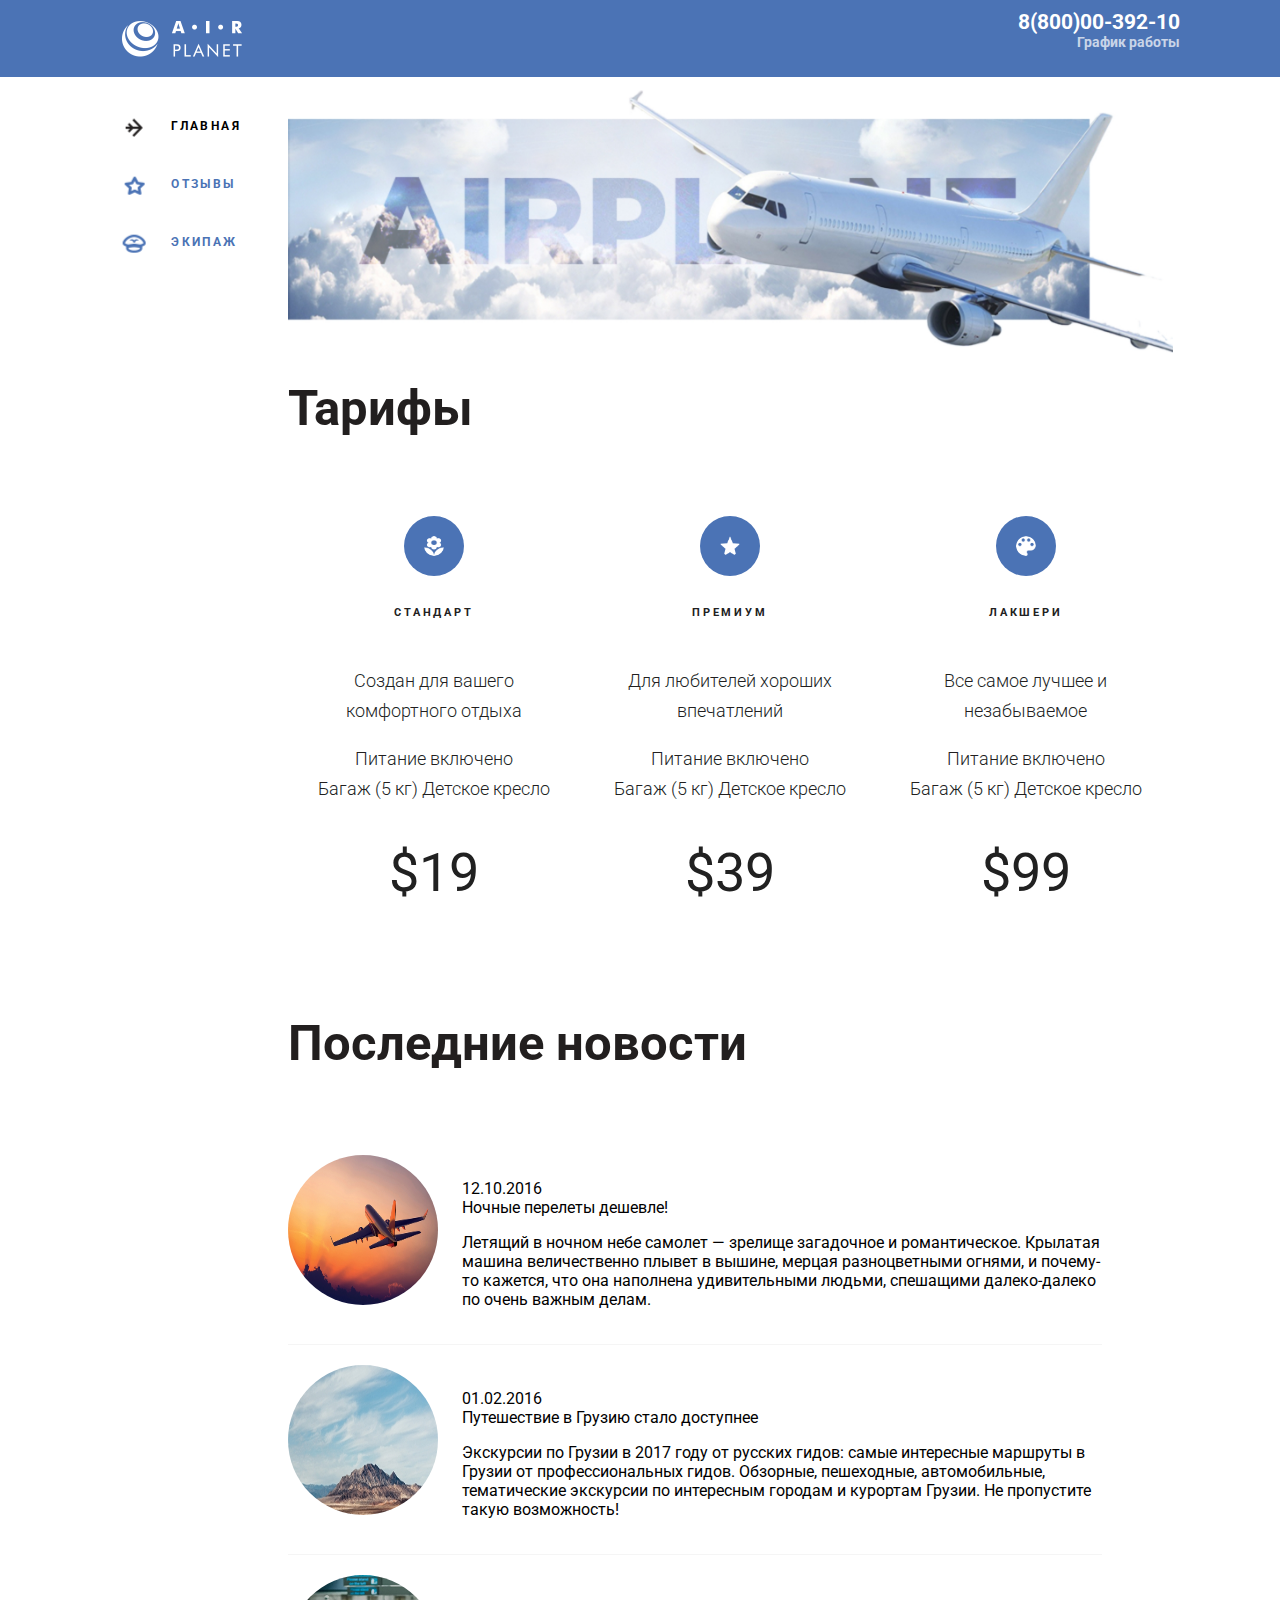
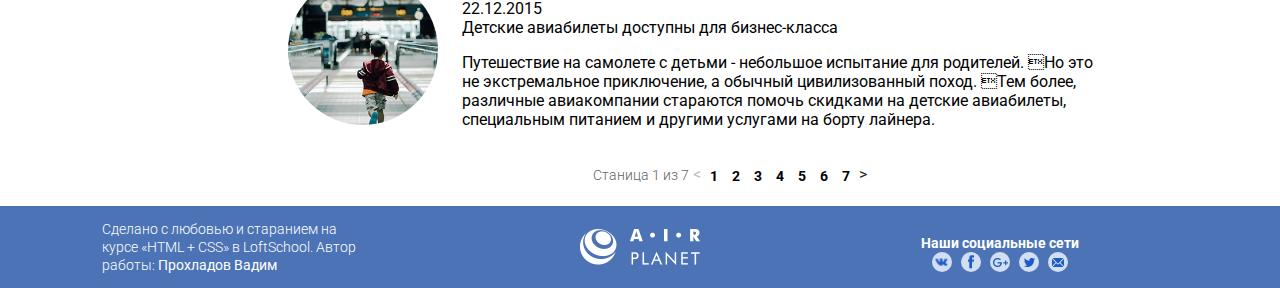
==== index.html @ b3d0d16c "new" ====
<!DOCTYPE html>
<html lang="en">
<head>
    <meta charset="UTF-8">
    <meta name="viewport" content="width=device-width, initial-scale=1.0">
    <meta http-equiv="X-UA-Compatible" content="ie=edge">
    <link href="https://fonts.googleapis.com/css?family=Roboto:300,400,700" rel="stylesheet"> 
    <link rel="stylesheet" href="style.css">
    <title>Main page</title>
</head>
<body>
    <div class="wrapper">
        <header class="header">
            <div class="container header__container">
                <a href="#" class="logo">
                <img class ="logo__picture" src="./img/logo_header.png" alt="">
                </a>
                <div class="main-contacts">
                <a href="tel: +78000039210" class="main-contacts__phone"> 8(800)00-392-10</a>
                <div class = "main-contacts__text"> График работы </div>
               </div>
           </div>
        </header>
        <main class ="maincontent">
            <div class="container">
            <div class="sidebar">
                    <ul class="nav">
                        <li class="nav__item nav__item--active">
                            <a href="#" class="nav__link">
                            <div class="nav__icon nav__icon--direction">
                            </div>
                            <div class="nav__title">
                                Главная
                            </div>
                        </a>
                        </li>
                        <li class="nav__item">
                            <a href="#" class="nav__link">
                            <div class="nav__icon nav__icon--feed">
                            </div>
                            <div class= "nav__title">
                                 Отзывы
                                </div>
                        </a>  
                        </li>
                        <li class="nav__item">
                            <a href="#" class="nav__link">
                            <div class="nav__icon nav__icon--plain">
                            </div>
                            <div class="nav__title">
                                Экипаж
                            </div>
                        </a>
                            
                        </li>
                    </ul>
            </div>
            <div class="page-content">
                    <div class="preview">
                            <img src="./img/plane@2x.jpg" alt="" class="preview-img">
                    </div>
                <div class = "benefits">
                        <h1 class="benefits__title"> Тарифы </h1>
                        <ul class="benefits__price">
                                <li class="benefits__item">
                                    
                                   <img src="./img/flower.png" class="benefits__standart-img" alt="">
                                  
                                   <h3 class="benefits__subtitle-standart"> Стандарт</h3>
                                   <p class="benefits__standart-desc">Создан для вашего комфортного отдыха</p>
                                   <ul class="benefits__standart-items" >
                                       <li class="benefits__list"> Питание включено</li>
                                       <li class="benefits__list"> Багаж (5 кг)</li>
                                       <li class="benefits__list"> Детское кресло </li>
                                    </ul>
                                    <p class="benefits__standart-features"> $19</p>
                                </li>
                                <li class="benefits__item">
                                    
                                    <img src="./img/mark-as-favorite-star.png" class="benefits__premium-img" alt="">
                                  
                                    <h3 class="benefits__subtitle-premium">Премиум</h3>
                                    <p class="benefits__premium-desc">Для любителей хороших впечатлений</p>
                                    <ul class="benefits__desc-items" >
                                        <li class="benefits__list"> Питание включено</li>
                                        <li class="benefits__list"> Багаж (5 кг)</li>
                                        <li class="benefits__list"> Детское кресло </li>
                                    </ul>
                                    <p class="benefits__premium-features">$39</p>
                                </li>
                                <li class="benefits__item">
                                    
                                    <img src="./img/painter-palette.png" class="benefits__lux-img" alt="">
                                    
                                    <h3 class="benefits__subtitle-lux"> Лакшери</h3>
                                    <p class="benefits__lux-desc">Все самое лучшее и незабываемое</p>
                                    <ul class="benefits__lux-items" >
                                        <li class="benefits__list"> Питание включено</li>
                                        <li class="benefits__list"> Багаж (5 кг)</li>
                                        <li class="benefits__list"> Детское кресло </li>
                                    </ul>
                                    <p class="benefits__lux-features">$99</p>
                                </li>
                        </ul>
                    </div>
                
                <div class="news">
                  
                    <h1 class="news_title"> Последние новости </h1>
                        <ul class="news__list">
                            <li class="news__items">
                                <div class="news__pics">
                                    <img src="./img/planeflying.jpg" class="news__pics-avatar" alt="">
                                </div>
                                <div class="news__desc">
                                    <div class="news__date">12.10.2016</div>
                                
                                <div class="news__caption"> Ночные перелеты дешевле!</div>
                                <p class="news__desc-text">Летящий в ночном небе самолет — зрелище загадочное и романтическое. Крылатая машина величественно плывет в вышине, мерцая разноцветными огнями, и почему-то кажется, что она наполнена удивительными людьми, спешащими далеко-далеко по очень важным делам. 
                               </p>
                                </div>
                            </li>
                            
                            <li class="news__items">
                                <div class="news__pics">
                                    <img src="./img/Photo.jpg" class="news__pics-avatar" alt="">
                                </div>
                                <div class="news__desc">
                                    
                                    <div class="news__date">01.02.2016</div>
                                
                                <div class="news__caption"> Путешествие в Грузию стало доступнее </div>
                                <p class="news__desc-text">Экскурсии по Грузии в 2017 году от русских гидов: самые интересные маршруты в Грузии от профессиональных гидов. Обзорные, пешеходные, автомобильные, тематические экскурсии по интересным городам и курортам Грузии. Не пропустите такую возможность! 
                                </p>
                                </div>
                            </li>
                           
                            <li class="news__items">
                                <div class="news__pics">
                                    <img src="./img/Layer_5.jpg" class="news__pics-avatar" alt="">
                                </div>
                                <div class="news__desc">
                                    <div class="news__date">22.12.2015</div>
                                
                                <div class="news__caption"> Детские авиабилеты доступны для бизнес-класса</div>
                                <p class="news__desc-text">Путешествие на самолете с детьми - небольшое испытание для родителей. Но это не экстремальное приключение, а обычный цивилизованный поход. Тем более, различные авиакомпании стараются помочь скидками на детские авиабилеты, специальным питанием и другими услугами на борту лайнера.
                                </p>
                               </div>

                            </li>
                        </ul>
                    

                   
                </div>
                <div class="pagination">
                    <div class= "pagination__display"> Станица 1 из 7</div>
                    <div class="pagination__controlls">
                    <a href="" class= "pagination__prev"><</a>
                    <ul class="paginations__pages">
                        <li class="pagination_pages-item">
                            <a href="#" class="pagination__link"> 1 </a>
                        </li>
                        <li class="pagination_pages-item">
                            <a href="#" class="pagination__link"> 2 </a>
                        </li>
                        <li class="pagination_pages-item">
                            <a href="#" class="pagination__link"> 3 </a>
                        </li>
                        <li class="pagination_pages-item">
                            <a href="#" class="pagination__link"> 4 </a>
                        </li>
                        <li class="pagination_pages-item">
                            <a href="#" class="pagination__link"> 5 </a>
                        </li>
                        <li class="pagination_pages-item">
                             <a href="#" class="pagination__link"> 6 </a>
                        </li>
                        <li class="pagination_pages-item">
                            <a href="#" class="pagination__link"> 7 </a>
                        </li>
                    </ul>

                    <a href="" class="pagination__next">></a>
                </div>
                </div>

            </div>
            </div>
        </div>
    </div>
    </main>
        <footer class="footer">
            <div class="container">
            
            <div class="author">
                <p class="author_text">Сделано с любовью и старанием
                        на курсе «HTML + CSS» в LoftSchool.
                        Автор работы: <strong> Прохладов Вадим </strong> </p>
            </div>
            <div class="logo_footer">
            <a href="#" class="logo_footer-link">
            <img class ="logo_footer-pic" src="./img/logo_header.png" alt="">
            </a>
            </div>
            
            <div class="sosials">
                <p>Наши социальные сети</p>
                <ul class="sosials_list">
                    <li class="sosials_list-item">
                        <a href="#" class="sosials_vk_link">
                            <img src="./img/vk1.png" class="sosials_vk-icon" alt="">
                        </a>
                    </li>
                    <li class="sosials_list-item">
                        <a href="#" class="sosials_fb_link">
                            <img src="./img/fb1.png" class="sosials_fb-icon" alt="">
                        </a>
                    </li>
                    <li class="sosials_list-item">
                        <a href="#" class="sosials_google_link">
                            <img src="./img/google1.png" class="sosials_google-icon" alt="">
                        </a>
                    </li>
                    <li class="sosials_list-item">
                        <a href="#" class="sosials_twitt_link">
                            <img src="./img/twitter1.png" class="sosials_twitt-icon" alt="tweetter">
                        </a>
                    </li>
                    <li class="sosials_list-item">
                        <a href="#" class="sosials_tele_link">
                            <img src="./img/mail.png" class="sosials_tele-icon" alt="">
                        </a>
                    </li>
                </ul>
            </div>
        </div>
        </footer>
        
    </div>
</body>
</html>
---- style.css ----
body {
    margin: 0;
    font-family: "Roboto", Arial, Helvetica, sans-serif;
    line-height: 1,42;
    -webkit-font-smoothing: antialiased;
    -moz-osx-font-smoothing: grayscale;

}

ul {
    padding: 0;
    margin: 0;
}

ul li {
    list-style: none;
}

img {
    max-width: 100%;
    max-height: 100%;
}
.container {
    width: 1079px;
    margin: 0 auto;
}

.header {
    background: #4b73b5;
    color: #fff;
    margin-bottom: 13px;
}


.header__container {
    position: relative;
    height: 77px;
    
}
.logo {
   display: inline-block;
   position: absolute;
   left: 21px;
   top: 21px;
}

.main-contacts {
    position: absolute;
    right: 0;
    top: 10px;
    text-align: right;
  }

.main-contacts__phone {
    font-size: 21px;
    font-weight: 700;
    color: inherit;
    text-decoration: none;

}
.main-contacts__text {
    font-size: 14px;
    font-weight: bold;
    opacity: .7;
    color: #fff

}

.page-content {
    width: 82%;
}

.sidebar {
    width: 17%;
    transform: translate(-10%, +5%)
}




.preview{
    position: relative;
}

.sidebar, 
.page-content {
    display: inline-block;
    vertical-align: top;
}

.benefits__title {


color: #221f1f;
font-family: Roboto;
font-size: 49px;
font-weight: 700;
line-height: 38px;
margin-bottom: 27px;
}

.benefits__price li {
    display: inline-block;  
}

.benefits__price {
    display: inline-block;
    vertical-align: middle;
    padding-top: 40px
    
}

.benefits__item {
    width: 250px;
    height: 456px;
    border-radius: 5px;
    border-radius: 5px;
    border: 1px solid#fff
}



.benefits__item {
width: 250px;
height: 456px;
color: #221f1f;
font-family: Roboto;
font-size: 18px;
font-weight: 300;
line-height: 30px;
text-align: center;
padding: 20px;
}

.benefits__subtitle-standart,
.benefits__subtitle-premium,
 .benefits__subtitle-lux {
    color: #212121;
    font-family: Roboto;
    font-size: 11px;
    font-weight: 700;
    line-height: 51.38px;
    text-transform: uppercase;
    letter-spacing: 2.88px;
    margin-bottom: 28px;   
}


.benefits__standart-features,
 .benefits__premium-features, 
 .benefits__lux-features {
color: #212121;
font-family: Roboto;
font-size: 54px;
font-weight: 400;
display: inline-block;
}
.benefits__price img {
	background: #4b73b5;
	width: 20px;
    height: 20px;
	overflow: hidden;
    border-radius: 50%;
	text-align: center;
	display: inline-block;
    vertical-align: middle;
	padding: 20px
}

.benefits__item:hover {
	border-radius: 5px;
    border: 1px solid #e8e9ed;
}

.benefits__list {
	list-style-type: disc;
	list-style-position: inside;
	text-align: left;
}

.benefits__desc-items li {
	list-style-type: disc;
	list-style-position: inside;
	text-align: left
}

.benefits__lux-items li {
	list-style-type: disc;
	list-style-position: inside;
	text-align: left
}



.news_title {

color: #221f1f;
font-size: 49px;
font-weight: 700;
line-height: 38px;
margin-bottom: 72px;
text-align: justify;
}
.news__pics-avatar {
    width: 150px;
    height: 150px;
    overflow: hidden;
    border-radius: 50%;
    margin-right: 20px
}


.news__pics-avatar, .news__desc{
	display: inline-block;
}
.news__desc{
	width: 640px;
   height: 165px;
}

.nav__icon,
.nav__title {
    display: inline-block;
    vertical-align: middle;
   
}
.nav__icon {
	vertical-align: middle;
	padding-top: 40px;
	margin-right: 20px;
	
}


.nav__link {
    text-decoration: none;
}

.nav__link {
    font-size: 19px;
    text-decoration: none;
    display: inline-block;
    vertical-align: middle;
    transition: color 0.4s ease;
   
}

.nav__link:before {
  content: '';
  background-position: center center;
  display: inline-block;
  height: 20px;
  margin-right: 15px;
  vertical-align: middle;
  width: 20px;
  transition: background-image 0.4s ease;
}
.nav__icon {
    width: 24px;
    height: 18px;
    background: center center no-repeat;
}
 .nav__icon--direction {
     background-image: url('./img/main_icon1.png');
 }

 .nav__icon--feed {
     background-image: url('./img/feed_icon.png');
 }
.nav__icon--plain {
    background-image: url('./img/team_icon.png');
}

.nav__link:hover .nav__icon--direction {
    background-image: url('./img/main_icon1.png');
}

.nav__link:hover .nav__icon--feed {
    background-image: url('./img/feed_icon1.png');
}

.nav__link:hover .nav__icon--plain {
    background-image: url('./img/team_icon1.png');
}

.nav__link:hover .nav__title {
    color: #212121;
}

.nav__item--active .nav__title {
    color:black;
}

.nav__title {

color:  #4b73b5;
font-family: Roboto;
font-size: 12px;
font-weight: 700;
line-height: 54px;
text-transform: uppercase;
letter-spacing: 2.4px;
}

.nav__icon, .nav__title{
display: inline-block;
vertical-align: top;
}

.news__pics, .news__items {
    display: inline-block;
}
.news__items {
    border-bottom: 1px solid #f5f5f5;
    padding-top: 20px
	
}

.news__items:last-child {
	border-bottom: none
}

.pagination {    
	width: 100%;    
	text-align: center;
}

.pagination_pages-item {
	display: inline-block;
}
.pagination__display {    
	display: inline-block;    
	vertical-align: middle;
}
.pagination__controlls {   
	display: inline-block;    
	vertical-align: middle;
}

.paginations__pages {    
	display: inline-block;    
	vertical-align: middle;
}

.pagination__link, 
.pagination__prev, 
.pagination__next {
	text-decoration: none
}
.pagination__link:hover {
	background: #4b73b5;
}
.pagination__link {
	padding: 5px;
	color: inherit;
	font-family: Roboto;
    font-size: 14px;
    font-weight: 700;
    
}

.pagination__display {
color: #656464;
font-family: Roboto;
font-size: 14px;
font-weight: 300;
line-height: 21px;
}

.pagination__prev, 
.pagination__next {
	color:#221f1f;
}

.pagination__prev, 
.pagination__next:hover {
	opacity: .3
}

 .footer {
    background: #4b73b5;
    color: #fff;
    width: 100%;
	text-align: center
}

.footer__container {
    position: relative;
    height: 77px;
    text-align: center
}

.author {

color: #ffffff;
font-family: Roboto;
font-size: 14px;
font-weight: 300;
line-height: 18px;
vertical-align: middle;
text-align: center;
width: 250px;

}

.author,
.logo_footer,
.sosials {
	width: 33%;
	display: inline-block;
}

.author_text {
	text-align: left;
    vertical-align: middle;
    width: 260px;
}

.logo_footer-pic {
	text-align: center;
	vertical-align: middle;
}

.sosials {
	text-align: center;
    vertical-align: middle;
	
}

.sosials p {
	font-size: 14px;
    font-weight: 700;
    margin-bottom: 0000
}


.sosials_list-item {
	background: #d2def3;
	width: 20px;
    height: 20px;
	overflow: hidden;
    border-radius: 50%;
	text-align: center;
	display: inline-block;
    vertical-align: middle;
    margin-right: 5px;
    position: relative;
		
}
.sosials_vk-icon {
	transform: translate(-5%, -20%)
}
.sosials_fb-icon {
	transform: translate(0%,+10%)
}
.sosials_list-item:nth-child(5n){
	margin-right: 0
}
.maincontent {
	margin-bottom: 20px;
}
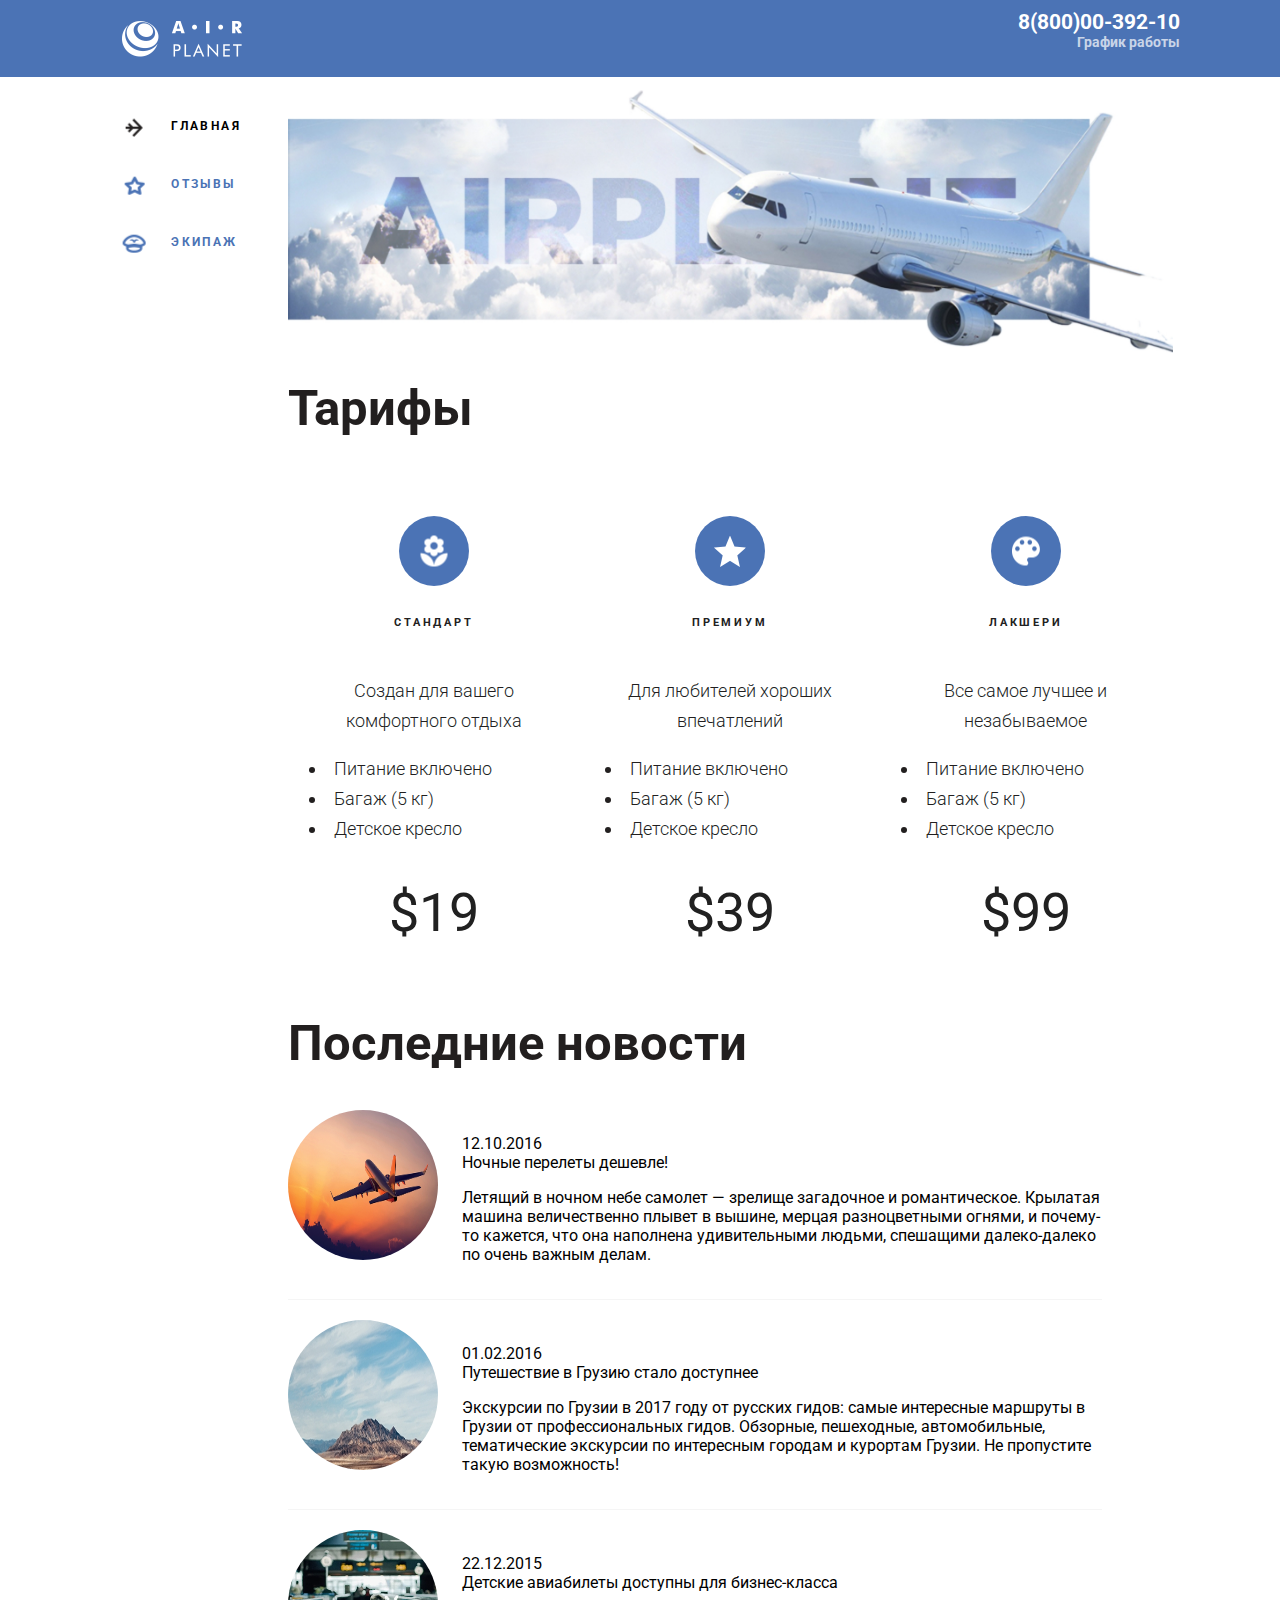
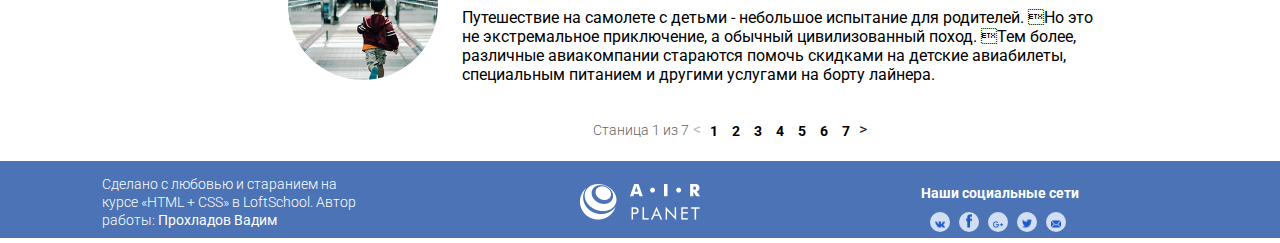
==== commit 8196a015: "done" ====
--- a/index.html
+++ b/index.html
@@ -60,12 +60,13 @@
                             <img src="./img/plane@2x.jpg" alt="" class="preview-img">
                     </div>
                 <div class = "benefits">
-                        <h1 class="benefits__title"> Тарифы </h1>
+                        <h1 class="title"> Тарифы </h1>
                         <ul class="benefits__price">
                                 <li class="benefits__item">
-                                    
-                                   <img src="./img/flower.png" class="benefits__standart-img" alt="">
-                                  
+                                    <div class="benefits__pics">
+                                        <img src="./img/flower.png" class="benefits__img" alt=""> 
+                                   </div>
+                                
                                    <h3 class="benefits__subtitle-standart"> Стандарт</h3>
                                    <p class="benefits__standart-desc">Создан для вашего комфортного отдыха</p>
                                    <ul class="benefits__standart-items" >
@@ -73,12 +74,12 @@
                                        <li class="benefits__list"> Багаж (5 кг)</li>
                                        <li class="benefits__list"> Детское кресло </li>
                                     </ul>
-                                    <p class="benefits__standart-features"> $19</p>
+                                    <p class="benefits__features"> $19</p>
                                 </li>
                                 <li class="benefits__item">
-                                    
-                                    <img src="./img/mark-as-favorite-star.png" class="benefits__premium-img" alt="">
-                                  
+                                    <div class="benefits__pics">
+                                        <img src="./img/mark-as-favorite-star.png" class="benefits__img" alt=""> 
+                                    </div>
                                     <h3 class="benefits__subtitle-premium">Премиум</h3>
                                     <p class="benefits__premium-desc">Для любителей хороших впечатлений</p>
                                     <ul class="benefits__desc-items" >
@@ -86,12 +87,12 @@
                                         <li class="benefits__list"> Багаж (5 кг)</li>
                                         <li class="benefits__list"> Детское кресло </li>
                                     </ul>
-                                    <p class="benefits__premium-features">$39</p>
+                                    <p class="benefits__features">$39</p>
                                 </li>
                                 <li class="benefits__item">
-                                    
-                                    <img src="./img/painter-palette.png" class="benefits__lux-img" alt="">
-                                    
+                                    <div class="benefits__pics">
+                                        <img src="./img/painter-palette.png" class="benefits__img" alt="">
+                                    </div>
                                     <h3 class="benefits__subtitle-lux"> Лакшери</h3>
                                     <p class="benefits__lux-desc">Все самое лучшее и незабываемое</p>
                                     <ul class="benefits__lux-items" >
@@ -99,14 +100,14 @@
                                         <li class="benefits__list"> Багаж (5 кг)</li>
                                         <li class="benefits__list"> Детское кресло </li>
                                     </ul>
-                                    <p class="benefits__lux-features">$99</p>
+                                    <p class="benefits__features">$99</p>
                                 </li>
                         </ul>
                     </div>
                 
                 <div class="news">
                   
-                    <h1 class="news_title"> Последние новости </h1>
+                    <h1 class="title"> Последние новости </h1>
                         <ul class="news__list">
                             <li class="news__items">
                                 <div class="news__pics">
@@ -158,25 +159,25 @@
                     <div class="pagination__controlls">
                     <a href="" class= "pagination__prev"><</a>
                     <ul class="paginations__pages">
-                        <li class="pagination_pages-item">
+                        <li class="pagination__pages-item">
                             <a href="#" class="pagination__link"> 1 </a>
                         </li>
-                        <li class="pagination_pages-item">
+                        <li class="pagination__pages-item">
                             <a href="#" class="pagination__link"> 2 </a>
                         </li>
-                        <li class="pagination_pages-item">
+                        <li class="pagination__pages-item">
                             <a href="#" class="pagination__link"> 3 </a>
                         </li>
-                        <li class="pagination_pages-item">
+                        <li class="pagination__pages-item">
                             <a href="#" class="pagination__link"> 4 </a>
                         </li>
-                        <li class="pagination_pages-item">
+                        <li class="pagination__pages-item">
                             <a href="#" class="pagination__link"> 5 </a>
                         </li>
-                        <li class="pagination_pages-item">
+                        <li class="pagination__pages-item">
                              <a href="#" class="pagination__link"> 6 </a>
                         </li>
-                        <li class="pagination_pages-item">
+                        <li class="pagination__pages-item">
                             <a href="#" class="pagination__link"> 7 </a>
                         </li>
                     </ul>
@@ -191,45 +192,44 @@
     </div>
     </main>
         <footer class="footer">
-            <div class="container">
-            
+            <div class="container footer__container">
             <div class="author">
-                <p class="author_text">Сделано с любовью и старанием
+                <p class="author__text">Сделано с любовью и старанием
                         на курсе «HTML + CSS» в LoftSchool.
                         Автор работы: <strong> Прохладов Вадим </strong> </p>
             </div>
-            <div class="logo_footer">
-            <a href="#" class="logo_footer-link">
-            <img class ="logo_footer-pic" src="./img/logo_header.png" alt="">
+            <div class="logo__footer">
+            <a href="#" class="logo__footer-link">
+            <img class ="logo__footer-pic" src="./img/logo_header.png" alt="">
             </a>
             </div>
             
             <div class="sosials">
                 <p>Наши социальные сети</p>
-                <ul class="sosials_list">
-                    <li class="sosials_list-item">
-                        <a href="#" class="sosials_vk_link">
+                <ul class="sosials__list">
+                    <li class="sosials__list-item">
+                        <a href="#" class="sosials__link sosials__vk-link">
                             <img src="./img/vk1.png" class="sosials_vk-icon" alt="">
                         </a>
                     </li>
-                    <li class="sosials_list-item">
-                        <a href="#" class="sosials_fb_link">
-                            <img src="./img/fb1.png" class="sosials_fb-icon" alt="">
-                        </a>
-                    </li>
-                    <li class="sosials_list-item">
-                        <a href="#" class="sosials_google_link">
-                            <img src="./img/google1.png" class="sosials_google-icon" alt="">
-                        </a>
-                    </li>
-                    <li class="sosials_list-item">
-                        <a href="#" class="sosials_twitt_link">
-                            <img src="./img/twitter1.png" class="sosials_twitt-icon" alt="tweetter">
-                        </a>
-                    </li>
-                    <li class="sosials_list-item">
-                        <a href="#" class="sosials_tele_link">
-                            <img src="./img/mail.png" class="sosials_tele-icon" alt="">
+                    <li class="sosials__list-item">
+                        <a href="#" class="sosials__link sosials__fb-link">
+                            <img src="./img/fb1.png" class="sosials__fb-icon" alt="">
+                        </a>
+                    </li>
+                    <li class="sosials__list-item">
+                        <a href="#" class="sosials__link sosials__google-link">
+                            <img src="./img/google1.png" class="sosials__google-icon" alt="">
+                        </a>
+                    </li>
+                    <li class="sosials__list-item">
+                        <a href="#" class="sosials__link sosials__twitt-link">
+                            <img src="./img/twitter1.png" class="sosials__twitt-icon" alt="tweetter">
+                        </a>
+                    </li>
+                    <li class=" sosials__list-item">
+                        <a href="#" class="sosials__link sosials__tele-link">
+                            <img src="./img/mail.png" class="sosials__tele-icon" alt="">
                         </a>
                     </li>
                 </ul>
--- a/style.css
+++ b/style.css
@@ -88,9 +88,7 @@
     vertical-align: top;
 }
 
-.benefits__title {
-
-
+.title {
 color: #221f1f;
 font-family: Roboto;
 font-size: 49px;
@@ -99,7 +97,8 @@
 margin-bottom: 27px;
 }
 
-.benefits__price li {
+
+.benefits__item {
     display: inline-block;  
 }
 
@@ -146,25 +145,31 @@
 }
 
 
-.benefits__standart-features,
- .benefits__premium-features, 
- .benefits__lux-features {
+.benefits__features {
 color: #212121;
 font-family: Roboto;
 font-size: 54px;
 font-weight: 400;
 display: inline-block;
 }
-.benefits__price img {
+
+.benefits__pics {
 	background: #4b73b5;
-	width: 20px;
-    height: 20px;
+	width: 70px;
+    height: 70px;
 	overflow: hidden;
     border-radius: 50%;
 	text-align: center;
 	display: inline-block;
     vertical-align: middle;
-	padding: 20px
+    position: relative;
+}
+
+.benefits__img {
+    position:absolute;
+    top: 50%;
+    left: 50%;
+    transform: translate(-50%, -50%)
 }
 
 .benefits__item:hover {
@@ -192,15 +197,7 @@
 
 
 
-.news_title {
-
-color: #221f1f;
-font-size: 49px;
-font-weight: 700;
-line-height: 38px;
-margin-bottom: 72px;
-text-align: justify;
-}
+
 .news__pics-avatar {
     width: 150px;
     height: 150px;
@@ -325,7 +322,7 @@
 	text-align: center;
 }
 
-.pagination_pages-item {
+.pagination__pages-item {
 	display: inline-block;
 }
 .pagination__display {    
@@ -404,19 +401,19 @@
 }
 
 .author,
-.logo_footer,
+.logo__footer,
 .sosials {
 	width: 33%;
 	display: inline-block;
 }
 
-.author_text {
+.author__text {
 	text-align: left;
     vertical-align: middle;
     width: 260px;
 }
 
-.logo_footer-pic {
+.logo__footer-pic {
 	text-align: center;
 	vertical-align: middle;
 }
@@ -430,11 +427,17 @@
 .sosials p {
 	font-size: 14px;
     font-weight: 700;
-    margin-bottom: 0000
-}
-
-
-.sosials_list-item {
+    margin-bottom: 10px;
+}
+
+.sosials__link {
+    position: absolute;
+    top: 50%;
+    left:50%;
+    transform: translate(-50%, -50%)
+}
+
+.sosials__list-item {
 	background: #d2def3;
 	width: 20px;
     height: 20px;
@@ -447,15 +450,7 @@
     position: relative;
 		
 }
-.sosials_vk-icon {
-	transform: translate(-5%, -20%)
-}
-.sosials_fb-icon {
-	transform: translate(0%,+10%)
-}
-.sosials_list-item:nth-child(5n){
-	margin-right: 0
-}
+
 .maincontent {
 	margin-bottom: 20px;
 }
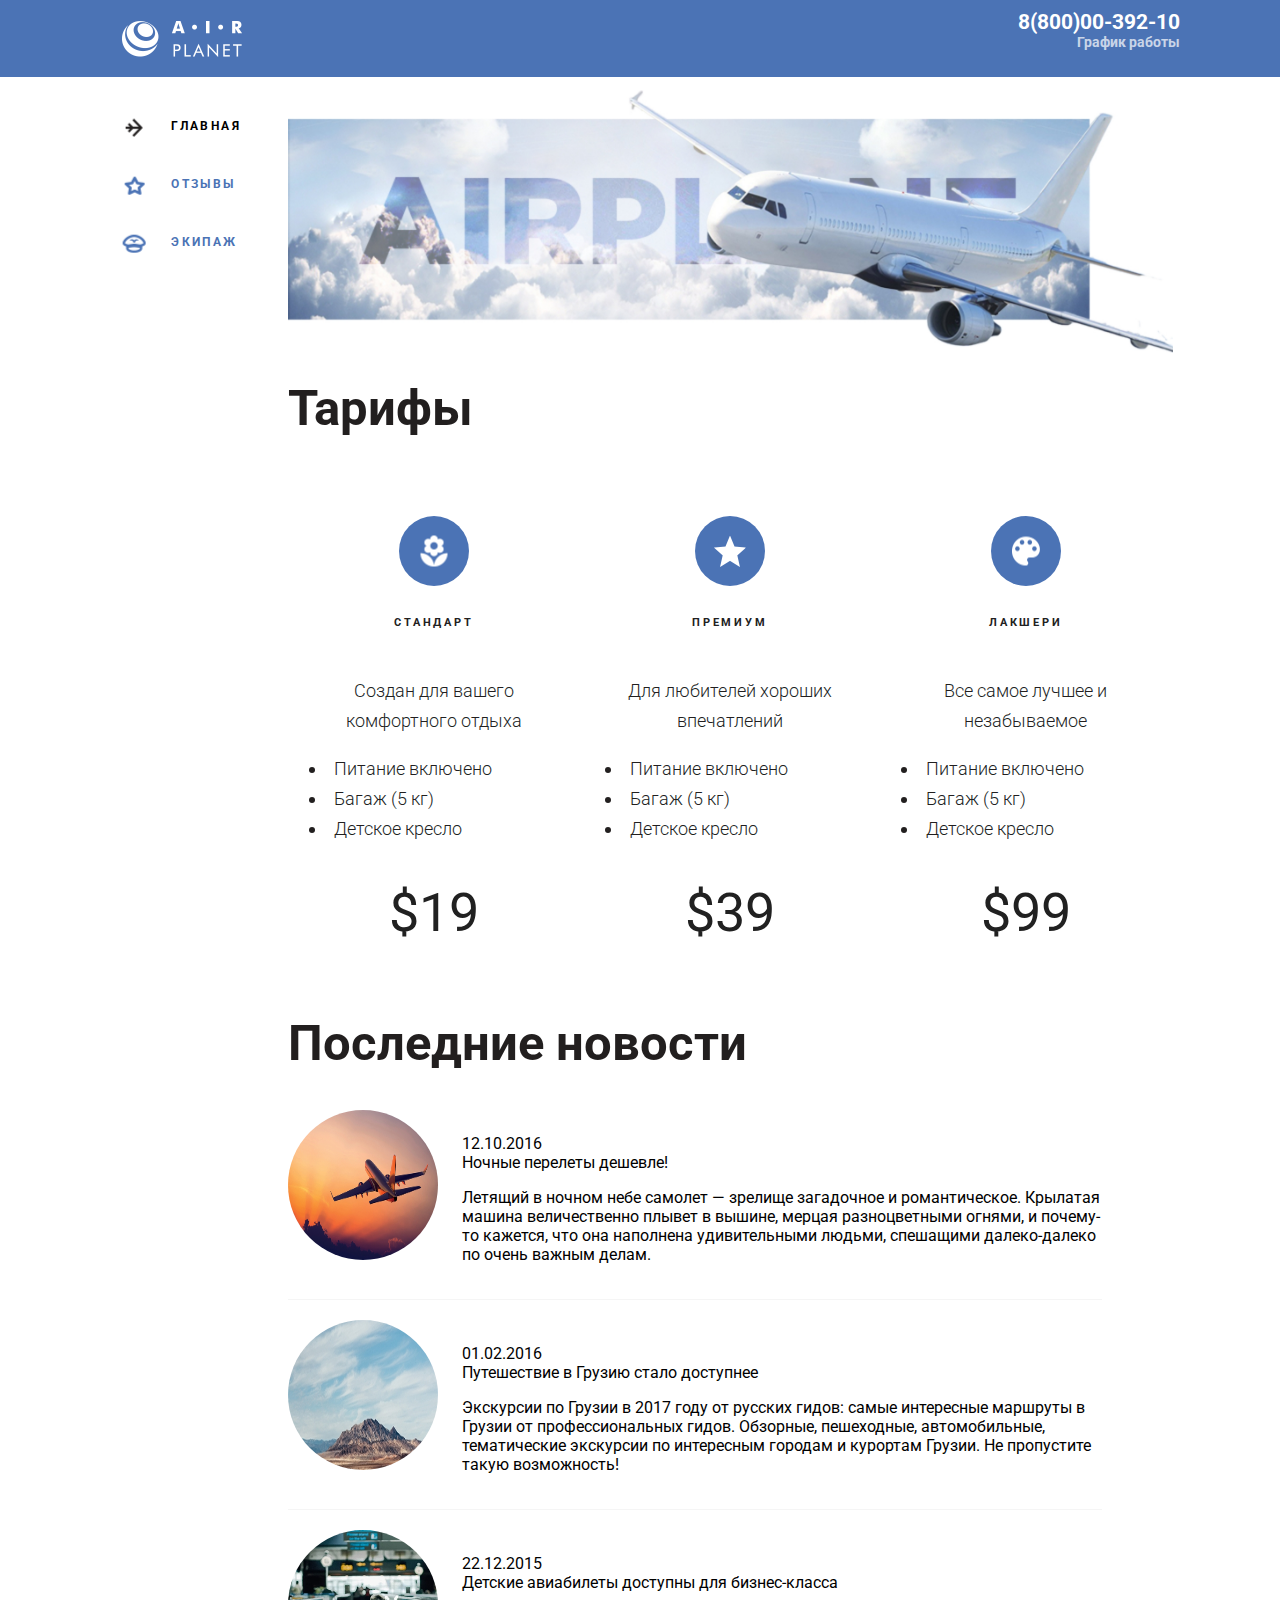
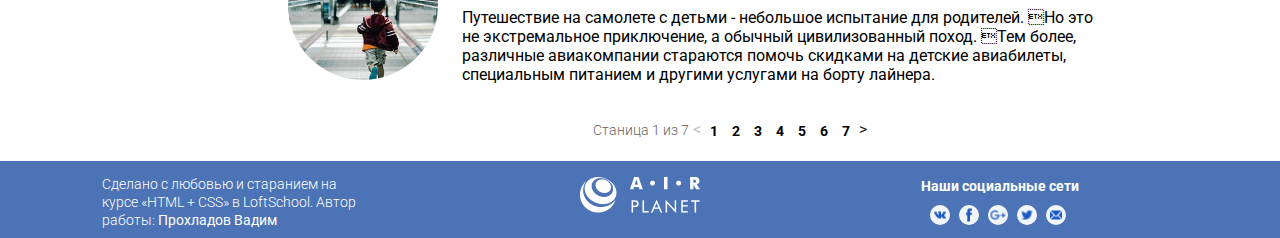
==== commit b28b84e8: "repaired" ====
--- a/index.html
+++ b/index.html
@@ -209,27 +209,27 @@
                 <ul class="sosials__list">
                     <li class="sosials__list-item">
                         <a href="#" class="sosials__link sosials__vk-link">
-                            <img src="./img/vk1.png" class="sosials_vk-icon" alt="">
+                            <img src="./img/vk1.png" class="sosials__icon sosials_vk-icon" alt="">
                         </a>
                     </li>
                     <li class="sosials__list-item">
                         <a href="#" class="sosials__link sosials__fb-link">
-                            <img src="./img/fb1.png" class="sosials__fb-icon" alt="">
+                            <img src="./img/fb1.png" class="sosials__icon sosials__fb-icon" alt="">
                         </a>
                     </li>
                     <li class="sosials__list-item">
                         <a href="#" class="sosials__link sosials__google-link">
-                            <img src="./img/google1.png" class="sosials__google-icon" alt="">
+                            <img src="./img/google1.png" class="sosials__icon sosials__google-icon" alt="">
                         </a>
                     </li>
                     <li class="sosials__list-item">
                         <a href="#" class="sosials__link sosials__twitt-link">
-                            <img src="./img/twitter1.png" class="sosials__twitt-icon" alt="tweetter">
+                            <img src="./img/twitter1.png" class="sosials__icon sosials__twitt-icon" alt="tweetter">
                         </a>
                     </li>
                     <li class=" sosials__list-item">
                         <a href="#" class="sosials__link sosials__tele-link">
-                            <img src="./img/mail.png" class="sosials__tele-icon" alt="">
+                            <img src="./img/mail.png" class="sosials__icon sosials__tele-icon" alt="">
                         </a>
                     </li>
                 </ul>
--- a/style.css
+++ b/style.css
@@ -411,6 +411,7 @@
 	text-align: left;
     vertical-align: middle;
     width: 260px;
+    margin-bottom: 0;
 }
 
 .logo__footer-pic {
@@ -431,9 +432,19 @@
 }
 
 .sosials__link {
+    display: block;    
+    position: relative;   
+    width: 20px;   
+    height: 20px;    
+    background-color: rgba(255, 255, 255, .7);   
+    transition: .3s;   
+    border-radius: 50%;
+}
+
+.sosials__icon {
     position: absolute;
     top: 50%;
-    left:50%;
+    left: 50%;
     transform: translate(-50%, -50%)
 }
 
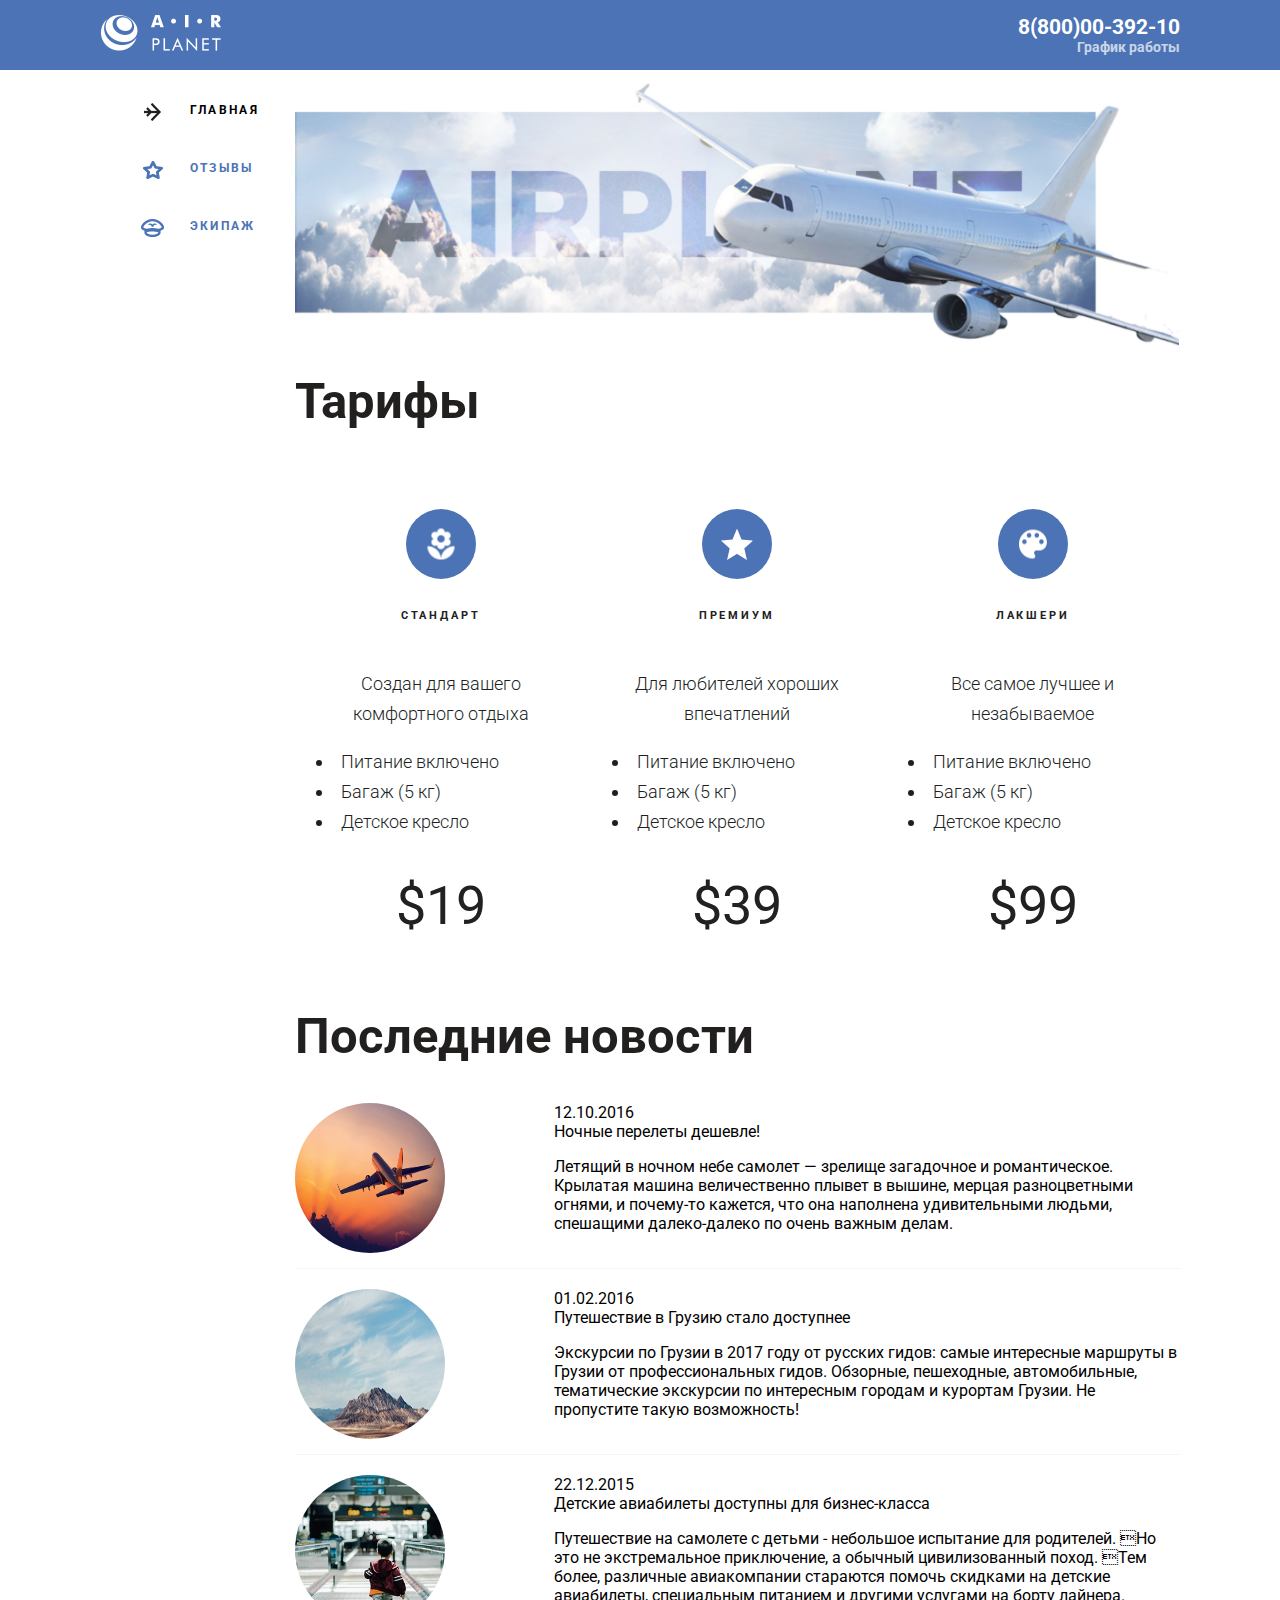
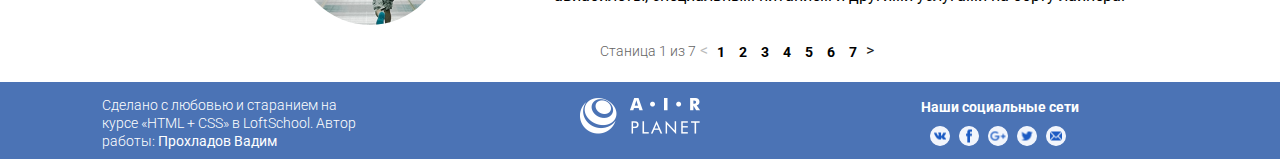
==== commit 92e8c5e0: "add new page" ====
--- a/index.html
+++ b/index.html
@@ -21,9 +21,10 @@
                </div>
            </div>
         </header>
-        <main class ="maincontent">
-            <div class="container">
-            <div class="sidebar">
+        <main class ="maincontent ">
+            <div class="container maincontent__container">
+            <aside class="sidebar">
+                <nav class="nav__list">
                     <ul class="nav">
                         <li class="nav__item nav__item--active">
                             <a href="#" class="nav__link">
@@ -35,7 +36,7 @@
                         </a>
                         </li>
                         <li class="nav__item">
-                            <a href="#" class="nav__link">
+                            <a href="./feeds.html" class="nav__link">
                             <div class="nav__icon nav__icon--feed">
                             </div>
                             <div class= "nav__title">
@@ -44,7 +45,7 @@
                         </a>  
                         </li>
                         <li class="nav__item">
-                            <a href="#" class="nav__link">
+                            <a href="./about.html" class="nav__link">
                             <div class="nav__icon nav__icon--plain">
                             </div>
                             <div class="nav__title">
@@ -54,12 +55,13 @@
                             
                         </li>
                     </ul>
-            </div>
+                </nav>
+            </aside>
             <div class="page-content">
                     <div class="preview">
                             <img src="./img/plane@2x.jpg" alt="" class="preview-img">
                     </div>
-                <div class = "benefits">
+                <section class = "benefits">
                         <h1 class="title"> Тарифы </h1>
                         <ul class="benefits__price">
                                 <li class="benefits__item">
@@ -103,9 +105,9 @@
                                     <p class="benefits__features">$99</p>
                                 </li>
                         </ul>
-                    </div>
+                    </section>
                 
-                <div class="news">
+                <section class="news">
                   
                     <h1 class="title"> Последние новости </h1>
                         <ul class="news__list">
@@ -153,7 +155,7 @@
                     
 
                    
-                </div>
+                    </section>
                 <div class="pagination">
                     <div class= "pagination__display"> Станица 1 из 7</div>
                     <div class="pagination__controlls">
--- a/style.css
+++ b/style.css
@@ -34,20 +34,20 @@
 
 .header__container {
     position: relative;
-    height: 77px;
+    display: flex;
+    align-items: center;
+    justify-content: space-between;
+    padding-top: 15px;
+    padding-bottom: 15px;
     
 }
 .logo {
    display: inline-block;
-   position: absolute;
-   left: 21px;
-   top: 21px;
+   
 }
 
 .main-contacts {
-    position: absolute;
-    right: 0;
-    top: 10px;
+    
     text-align: right;
   }
 
@@ -71,21 +71,121 @@
 }
 
 .sidebar {
-    width: 17%;
-    transform: translate(-10%, +5%)
-}
-
-
-
-
-.preview{
+    width: 15%;
+}
+.maincontent__container {
+    display: flex;
+    justify-content: space-between;
+
+}
+
+
+
+
+.preview {
     position: relative;
 }
 
-.sidebar, 
-.page-content {
+
+.nav__icon,
+.nav__title {
     display: inline-block;
-    vertical-align: top;
+    vertical-align: middle;
+   
+}
+.nav__icon {
+	vertical-align: middle;
+	padding-top: 40px;
+	margin-right: 20px;
+	
+}
+
+
+.nav__link {
+    text-decoration: none;
+}
+
+.nav__link {
+    font-size: 19px;
+    text-decoration: none;
+    display: inline-block;
+    vertical-align: middle;
+    transition: color 0.4s ease;
+   
+}
+
+.nav__link:before {
+  content: '';
+  background-position: center center;
+  display: inline-block;
+  height: 20px;
+  margin-right: 15px;
+  vertical-align: middle;
+  width: 20px;
+  transition: background-image 0.4s ease;
+}
+.nav__icon {
+    width: 24px;
+    height: 18px;
+    background: center center no-repeat;
+}
+ .nav__icon--direction {
+     background-image: url('./img/main_icon.png');
+ }
+
+ .nav__icon--feed {
+     background-image: url('./img/feed_icon.png');
+ }
+.nav__icon--plain {
+    background-image: url('./img/team_icon.png');
+}
+
+.nav__link:hover .nav__icon--direction {
+    background-image: url('./img/main_icon1.png');
+}
+
+.nav__link:hover .nav__icon--feed {
+    background-image: url('./img/feed_icon1.png');
+}
+
+.nav__link:hover .nav__icon--plain {
+    background-image: url('./img/team_icon1.png');
+}
+
+.nav__item--active .nav__icon--direction {
+    background-image: url('./img/main_icon1.png');
+  }
+  
+  .nav__item--active .nav__icon--feed {
+    background-image: url('./img/feed_icon1.png');
+  }
+  
+  .nav__item--active .nav__icon--plain {
+    background-image: url('./img/team_icon1.png');
+  }
+
+.nav__link:hover .nav__title {
+    color: #212121;
+}
+
+.nav__item--active .nav__title {
+    color:black;
+}
+
+.nav__title {
+
+color:  #4b73b5;
+font-family: Roboto;
+font-size: 12px;
+font-weight: 700;
+line-height: 54px;
+text-transform: uppercase;
+letter-spacing: 2.4px;
+}
+
+.nav__icon, .nav__title{
+display: inline-block;
+vertical-align: top;
 }
 
 .title {
@@ -215,94 +315,7 @@
    height: 165px;
 }
 
-.nav__icon,
-.nav__title {
-    display: inline-block;
-    vertical-align: middle;
-   
-}
-.nav__icon {
-	vertical-align: middle;
-	padding-top: 40px;
-	margin-right: 20px;
-	
-}
-
-
-.nav__link {
-    text-decoration: none;
-}
-
-.nav__link {
-    font-size: 19px;
-    text-decoration: none;
-    display: inline-block;
-    vertical-align: middle;
-    transition: color 0.4s ease;
-   
-}
-
-.nav__link:before {
-  content: '';
-  background-position: center center;
-  display: inline-block;
-  height: 20px;
-  margin-right: 15px;
-  vertical-align: middle;
-  width: 20px;
-  transition: background-image 0.4s ease;
-}
-.nav__icon {
-    width: 24px;
-    height: 18px;
-    background: center center no-repeat;
-}
- .nav__icon--direction {
-     background-image: url('./img/main_icon1.png');
- }
-
- .nav__icon--feed {
-     background-image: url('./img/feed_icon.png');
- }
-.nav__icon--plain {
-    background-image: url('./img/team_icon.png');
-}
-
-.nav__link:hover .nav__icon--direction {
-    background-image: url('./img/main_icon1.png');
-}
-
-.nav__link:hover .nav__icon--feed {
-    background-image: url('./img/feed_icon1.png');
-}
-
-.nav__link:hover .nav__icon--plain {
-    background-image: url('./img/team_icon1.png');
-}
-
-.nav__link:hover .nav__title {
-    color: #212121;
-}
-
-.nav__item--active .nav__title {
-    color:black;
-}
-
-.nav__title {
-
-color:  #4b73b5;
-font-family: Roboto;
-font-size: 12px;
-font-weight: 700;
-line-height: 54px;
-text-transform: uppercase;
-letter-spacing: 2.4px;
-}
-
-.nav__icon, .nav__title{
-display: inline-block;
-vertical-align: top;
-}
+
 
 .news__pics, .news__items {
     display: inline-block;
@@ -465,3 +478,163 @@
 .maincontent {
 	margin-bottom: 20px;
 }
+
+.news__items {
+    display: flex;
+}
+
+.news__pics {
+    width: 30%;
+}
+.team__list-img {
+    width: 150px;
+    height: 150px;
+    overflow: hidden;
+    border-radius: 50%;
+    margin-right: 20px;
+    
+    opacity: 0.6;
+}
+.team__list-avatar {
+    background-color: #4b73b5; 
+    width: 150px;
+    height: 150px;
+    overflow: hidden;
+    border-radius: 50%;
+}
+
+.team__list {
+    display: flex;
+    justify-content: space-between;
+    align-items: stretch;
+    flex-wrap: wrap; 
+}
+
+.team__list-item {
+    width: 30%;
+    text-align: -webkit-center;
+    margin-bottom: 40px;
+}  
+
+.partners__list {
+    display: flex;
+    justify-content: space-between;
+    align-items: center;
+    flex-wrap: wrap;
+    box-sizing: border-box;
+    
+    
+}
+
+.partners__list-pics {
+    width: 30%;
+    padding-bottom: 40px;
+    text-align: -webkit-center;
+    
+}
+
+.partners__list-img {
+    filter: grayscale(100%);
+    opacity: .5
+}
+.partners__list-img:hover {
+    filter: none;
+    opacity: 1;
+}
+
+.feeds__pics {
+    max-width: 150px;
+    max-height: 150px;
+    overflow: hidden;
+    border-radius: 50%;
+}
+
+.feeds__pics, .feeds__desc {
+    display: inline-block;
+}
+
+.feeds__items {
+    border-bottom: 1px solid #f5f5f5;
+    padding-top: 20px;
+    display: inline-block;
+}
+.feeds__desc {
+	width: 70%;
+    vertical-align: top
+}
+.feeds__pics {
+    margin-right: 20px;
+}
+
+.feeds__list{
+    display: flex;
+    flex-flow: column;
+}
+
+.breadcrumbs__item:after {
+  content: "/";
+  display: inline-block;
+  vertical-align: middle;
+}
+
+.breadcrumbs__item:last-child:after {
+  display: none;
+}
+
+.breadcrumbs__link {
+  font-style: italic;
+  font-size: 14px;
+  opacity: .8;
+  color: #4b73b5;
+}
+
+.breadcrumbs__block {
+  width: 10px;
+  height: 10px;
+  background: black;
+}
+
+.breadcrumbs__item--active .breadcrumbs__link {
+  color: #000;
+  text-decoration: none;
+}
+
+
+.breadcrumbs__item--active .breadcrumbs__block {
+  border-radius: 50%;
+  background: #4b73b5;
+}
+
+.breadcrumbs {
+  display: flex;
+}
+
+.team__list-name {
+    font-family: Roboto - Bold;
+    font-size: 18px;
+    font-weight: 700;
+    margin-bottom: 0;
+
+}
+
+.team__list-subtitle {
+color: #4b73b5;
+font-family: Roboto - Bold;
+font-weight: 700;
+margin: 0
+
+}
+
+.team__list-desc {
+font-family: Roboto - Light;
+font-weight: 300;
+margin-top: 10px
+}
+
+.pattern {
+    width: 1079px;
+    background: green;
+    height: 170px;
+}
+  
+  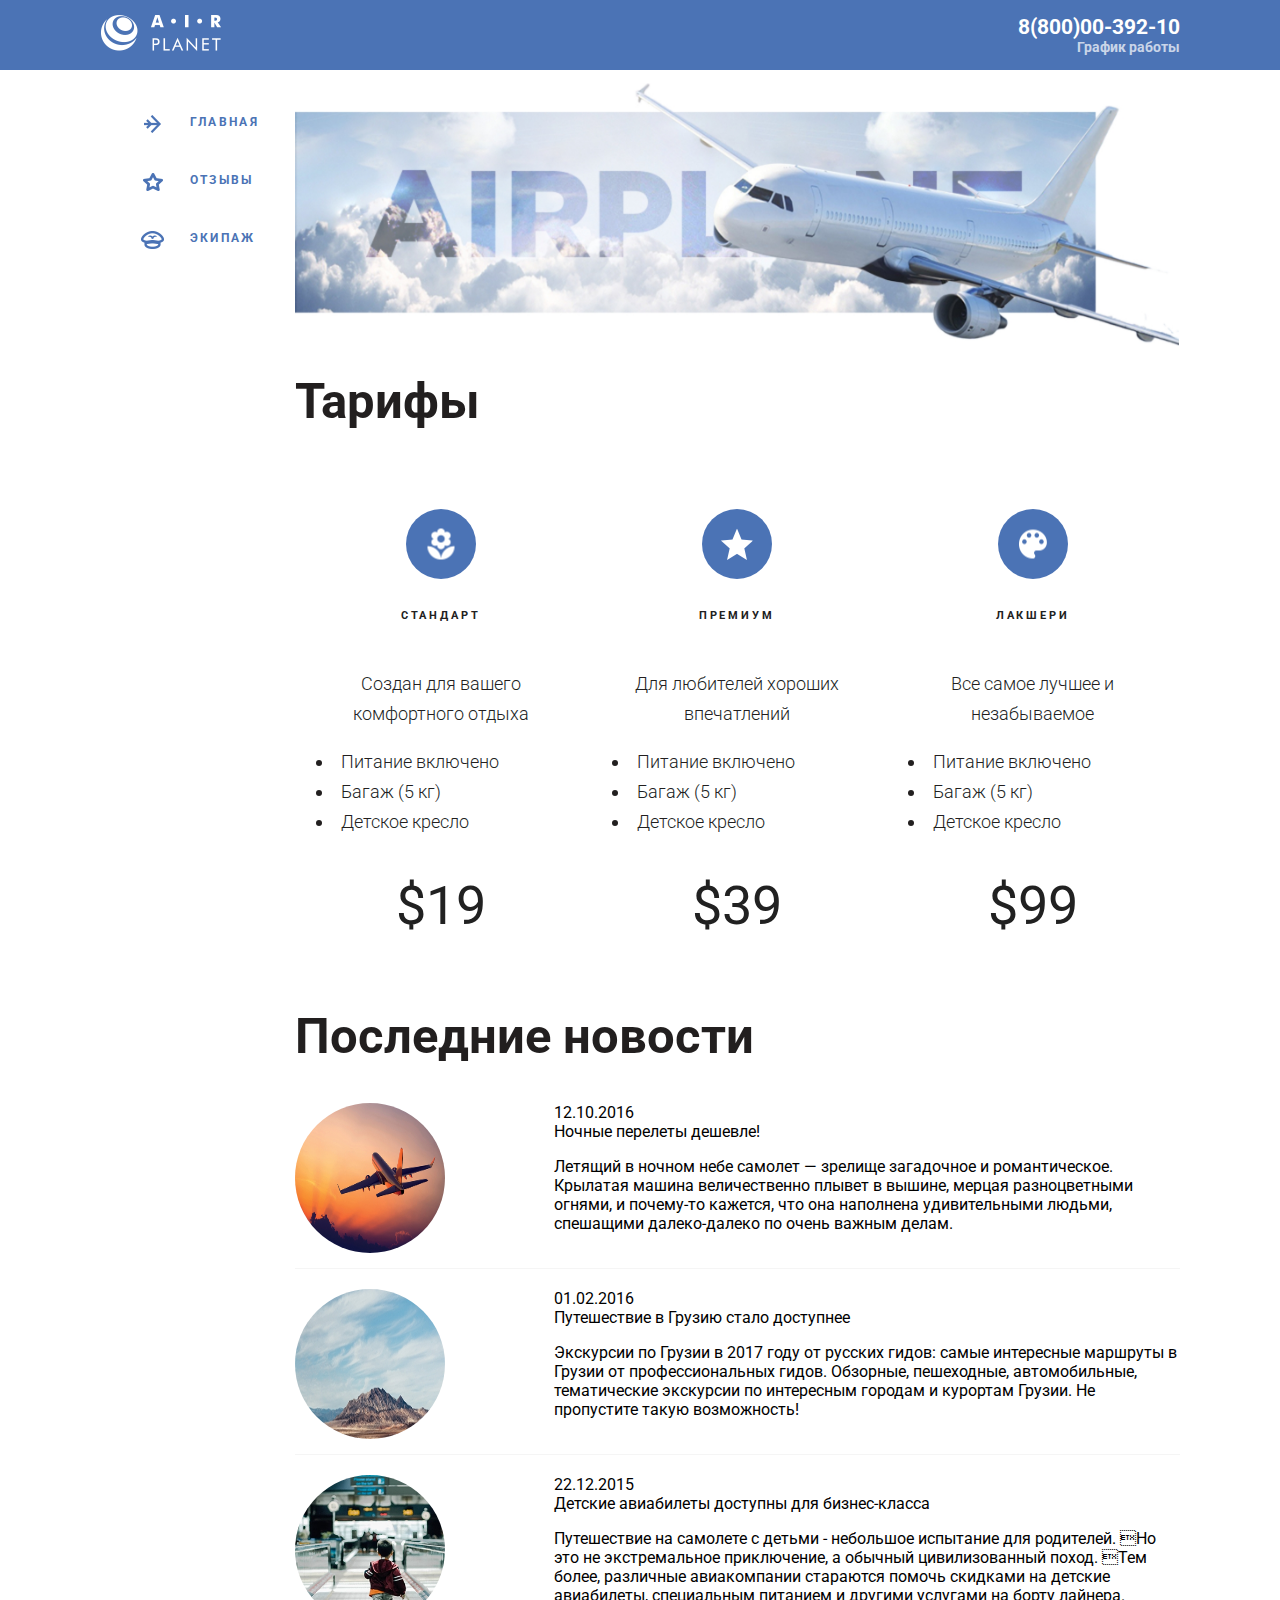
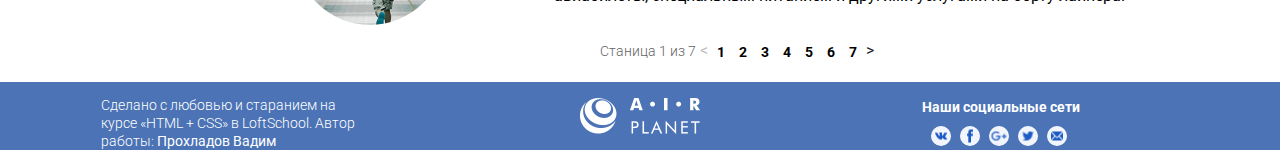
==== commit 98b48f3e: "absolut position" ====
--- a/index.html
+++ b/index.html
@@ -26,7 +26,7 @@
             <aside class="sidebar">
                 <nav class="nav__list">
                     <ul class="nav">
-                        <li class="nav__item nav__item--active">
+                        <li class="nav__item">
                             <a href="#" class="nav__link">
                             <div class="nav__icon nav__icon--direction">
                             </div>
@@ -193,6 +193,7 @@
         </div>
     </div>
     </main>
+    
         <footer class="footer">
             <div class="container footer__container">
             <div class="author">
--- a/style.css
+++ b/style.css
@@ -41,13 +41,8 @@
     padding-bottom: 15px;
     
 }
-.logo {
-   display: inline-block;
-   
-}
 
 .main-contacts {
-    
     text-align: right;
   }
 
@@ -72,15 +67,13 @@
 
 .sidebar {
     width: 15%;
+    margin-top: 10px;
 }
 .maincontent__container {
     display: flex;
     justify-content: space-between;
 
 }
-
-
-
 
 .preview {
     position: relative;
@@ -108,7 +101,6 @@
 .nav__link {
     font-size: 19px;
     text-decoration: none;
-    display: inline-block;
     vertical-align: middle;
     transition: color 0.4s ease;
    
@@ -164,13 +156,11 @@
     background-image: url('./img/team_icon1.png');
   }
 
-.nav__link:hover .nav__title {
+  .nav__link:hover .nav__title {
     color: #212121;
 }
 
-.nav__item--active .nav__title {
-    color:black;
-}
+
 
 .nav__title {
 
@@ -395,9 +385,9 @@
 }
 
 .footer__container {
-    position: relative;
-    height: 77px;
-    text-align: center
+    display: flex;
+    justify-content: space-between;
+    align-items: center;
 }
 
 .author {
@@ -486,6 +476,100 @@
 .news__pics {
     width: 30%;
 }
+
+.partners__list {
+    display: flex;
+    justify-content: space-between;
+    align-items: center;
+    flex-wrap: wrap;
+    box-sizing: border-box;
+    
+    
+}
+
+.partners__list-pics {
+    width: 30%;
+    padding-bottom: 40px;
+    text-align: -webkit-center;
+    
+}
+
+.partners__list-img {
+    filter: grayscale(100%);
+    opacity: .5
+}
+.partners__list-img:hover {
+    filter: none;
+    opacity: 1;
+}
+
+.feeds__pics {
+    max-width: 150px;
+    max-height: 150px;
+    overflow: hidden;
+    border-radius: 50%;
+}
+
+.feeds__pics, .feeds__desc {
+    display: inline-block;
+}
+
+.feeds__items {
+    border-bottom: 1px solid #f5f5f5;
+    padding-top: 20px;
+    display: inline-block;
+}
+.feeds__desc {
+	width: 70%;
+    vertical-align: top
+}
+.feeds__pics {
+    margin-right: 20px;
+}
+
+.feeds__list{
+    display: flex;
+    flex-flow: column;
+}
+
+.breadcrumbs__item:after {
+  content: "/";
+  display: inline-block;
+  vertical-align: middle;
+}
+
+.breadcrumbs__item:last-child:after {
+  display: none;
+}
+
+.breadcrumbs__link {
+  font-style: italic;
+  font-size: 14px;
+  opacity: .8;
+  color: #4b73b5;
+}
+
+.breadcrumbs__block {
+  width: 10px;
+  height: 10px;
+  background: black;
+}
+
+.breadcrumbs__item--active .breadcrumbs__link {
+  color: #000;
+  text-decoration: none;
+}
+
+
+.breadcrumbs__item--active .breadcrumbs__block {
+  border-radius: 50%;
+  background: #4b73b5;
+}
+
+.breadcrumbs {
+  display: flex;
+}
+
 .team__list-img {
     width: 150px;
     height: 150px;
@@ -495,6 +579,8 @@
     
     opacity: 0.6;
 }
+
+
 .team__list-avatar {
     background-color: #4b73b5; 
     width: 150px;
@@ -516,98 +602,6 @@
     margin-bottom: 40px;
 }  
 
-.partners__list {
-    display: flex;
-    justify-content: space-between;
-    align-items: center;
-    flex-wrap: wrap;
-    box-sizing: border-box;
-    
-    
-}
-
-.partners__list-pics {
-    width: 30%;
-    padding-bottom: 40px;
-    text-align: -webkit-center;
-    
-}
-
-.partners__list-img {
-    filter: grayscale(100%);
-    opacity: .5
-}
-.partners__list-img:hover {
-    filter: none;
-    opacity: 1;
-}
-
-.feeds__pics {
-    max-width: 150px;
-    max-height: 150px;
-    overflow: hidden;
-    border-radius: 50%;
-}
-
-.feeds__pics, .feeds__desc {
-    display: inline-block;
-}
-
-.feeds__items {
-    border-bottom: 1px solid #f5f5f5;
-    padding-top: 20px;
-    display: inline-block;
-}
-.feeds__desc {
-	width: 70%;
-    vertical-align: top
-}
-.feeds__pics {
-    margin-right: 20px;
-}
-
-.feeds__list{
-    display: flex;
-    flex-flow: column;
-}
-
-.breadcrumbs__item:after {
-  content: "/";
-  display: inline-block;
-  vertical-align: middle;
-}
-
-.breadcrumbs__item:last-child:after {
-  display: none;
-}
-
-.breadcrumbs__link {
-  font-style: italic;
-  font-size: 14px;
-  opacity: .8;
-  color: #4b73b5;
-}
-
-.breadcrumbs__block {
-  width: 10px;
-  height: 10px;
-  background: black;
-}
-
-.breadcrumbs__item--active .breadcrumbs__link {
-  color: #000;
-  text-decoration: none;
-}
-
-
-.breadcrumbs__item--active .breadcrumbs__block {
-  border-radius: 50%;
-  background: #4b73b5;
-}
-
-.breadcrumbs {
-  display: flex;
-}
 
 .team__list-name {
     font-family: Roboto - Bold;
@@ -631,10 +625,61 @@
 margin-top: 10px
 }
 
-.pattern {
-    width: 1079px;
-    background: green;
-    height: 170px;
-}
-  
-  +.form {
+    background: #f5f5f5;
+    padding: 50px 10%;
+    width: 65%;
+  }
+  
+  .form__title {
+    font-size: 49px;
+    font-weight: bold;
+    margin-bottom: 15px;
+  }
+  
+  .form__row {
+    margin-bottom: 15px;
+    display: flex;
+  }
+  
+  .form__block {
+    margin-right: 43px;
+    flex: 1;
+  }
+  
+  .form__block:last-child {
+    margin-right: 0;
+  }
+  
+  .form-field {
+    width: 100%;
+    background: #fff;
+    border: none;
+    font-size: 14px;
+    border-radius: 5px;
+    padding: 10px;
+  }
+  
+  .form-field::placeholder {
+    color: #ccc;
+  }
+  
+  .form__textarea {
+    resize: vertical;
+  }
+
+  .pattern {
+      background: url(./img/slice.png) repeat;
+  } 
+
+.information {
+    color: #fff;
+    font-family: Roboto;
+    font-size: 18px;
+    font-weight: 300;
+    line-height: 30px;
+    text-align: center;
+    width: 82%;
+    padding: 47px;
+}
+
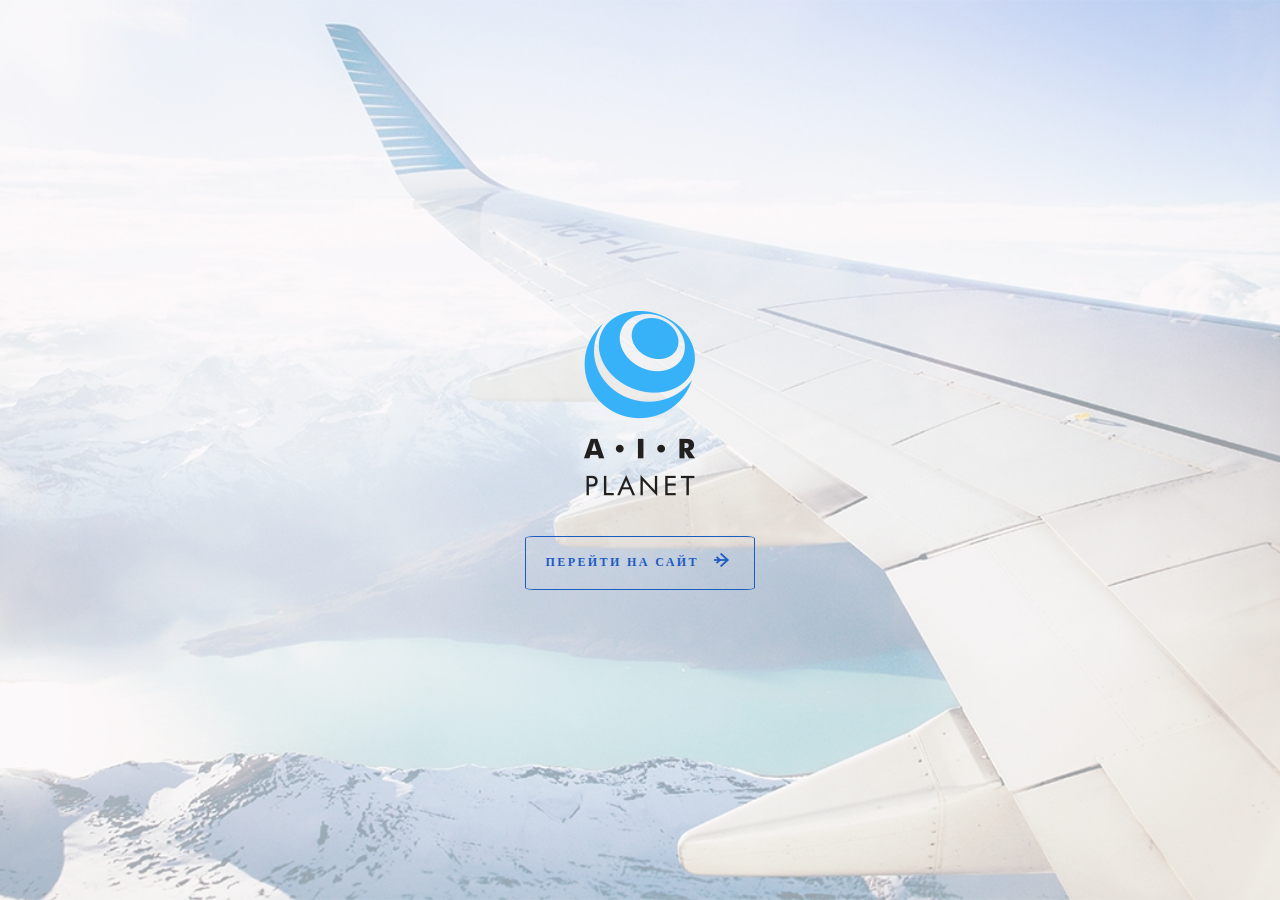
==== commit 89cdf52c: "new" ====
--- a/index.html
+++ b/index.html
@@ -4,242 +4,20 @@
     <meta charset="UTF-8">
     <meta name="viewport" content="width=device-width, initial-scale=1.0">
     <meta http-equiv="X-UA-Compatible" content="ie=edge">
-    <link href="https://fonts.googleapis.com/css?family=Roboto:300,400,700" rel="stylesheet"> 
-    <link rel="stylesheet" href="style.css">
-    <title>Main page</title>
+    <title>Document</title>
+    <link rel="stylesheet" href="./style.css">
 </head>
 <body>
-    <div class="wrapper">
-        <header class="header">
-            <div class="container header__container">
-                <a href="#" class="logo">
-                <img class ="logo__picture" src="./img/logo_header.png" alt="">
-                </a>
-                <div class="main-contacts">
-                <a href="tel: +78000039210" class="main-contacts__phone"> 8(800)00-392-10</a>
-                <div class = "main-contacts__text"> График работы </div>
-               </div>
-           </div>
-        </header>
-        <main class ="maincontent ">
-            <div class="container maincontent__container">
-            <aside class="sidebar">
-                <nav class="nav__list">
-                    <ul class="nav">
-                        <li class="nav__item">
-                            <a href="#" class="nav__link">
-                            <div class="nav__icon nav__icon--direction">
-                            </div>
-                            <div class="nav__title">
-                                Главная
-                            </div>
-                        </a>
-                        </li>
-                        <li class="nav__item">
-                            <a href="./feeds.html" class="nav__link">
-                            <div class="nav__icon nav__icon--feed">
-                            </div>
-                            <div class= "nav__title">
-                                 Отзывы
-                                </div>
-                        </a>  
-                        </li>
-                        <li class="nav__item">
-                            <a href="./about.html" class="nav__link">
-                            <div class="nav__icon nav__icon--plain">
-                            </div>
-                            <div class="nav__title">
-                                Экипаж
-                            </div>
-                        </a>
-                            
-                        </li>
-                    </ul>
-                </nav>
-            </aside>
-            <div class="page-content">
-                    <div class="preview">
-                            <img src="./img/plane@2x.jpg" alt="" class="preview-img">
+    <div class="welcome">
+         <div class="welcome__container">
+             <div class="welcome__center-block">
+                    <div class="welcome__logo">
+                            <img src="./img/logo_intro.png" alt="" class="welcome__logo-pic">
                     </div>
-                <section class = "benefits">
-                        <h1 class="title"> Тарифы </h1>
-                        <ul class="benefits__price">
-                                <li class="benefits__item">
-                                    <div class="benefits__pics">
-                                        <img src="./img/flower.png" class="benefits__img" alt=""> 
-                                   </div>
-                                
-                                   <h3 class="benefits__subtitle-standart"> Стандарт</h3>
-                                   <p class="benefits__standart-desc">Создан для вашего комфортного отдыха</p>
-                                   <ul class="benefits__standart-items" >
-                                       <li class="benefits__list"> Питание включено</li>
-                                       <li class="benefits__list"> Багаж (5 кг)</li>
-                                       <li class="benefits__list"> Детское кресло </li>
-                                    </ul>
-                                    <p class="benefits__features"> $19</p>
-                                </li>
-                                <li class="benefits__item">
-                                    <div class="benefits__pics">
-                                        <img src="./img/mark-as-favorite-star.png" class="benefits__img" alt=""> 
-                                    </div>
-                                    <h3 class="benefits__subtitle-premium">Премиум</h3>
-                                    <p class="benefits__premium-desc">Для любителей хороших впечатлений</p>
-                                    <ul class="benefits__desc-items" >
-                                        <li class="benefits__list"> Питание включено</li>
-                                        <li class="benefits__list"> Багаж (5 кг)</li>
-                                        <li class="benefits__list"> Детское кресло </li>
-                                    </ul>
-                                    <p class="benefits__features">$39</p>
-                                </li>
-                                <li class="benefits__item">
-                                    <div class="benefits__pics">
-                                        <img src="./img/painter-palette.png" class="benefits__img" alt="">
-                                    </div>
-                                    <h3 class="benefits__subtitle-lux"> Лакшери</h3>
-                                    <p class="benefits__lux-desc">Все самое лучшее и незабываемое</p>
-                                    <ul class="benefits__lux-items" >
-                                        <li class="benefits__list"> Питание включено</li>
-                                        <li class="benefits__list"> Багаж (5 кг)</li>
-                                        <li class="benefits__list"> Детское кресло </li>
-                                    </ul>
-                                    <p class="benefits__features">$99</p>
-                                </li>
-                        </ul>
-                    </section>
-                
-                <section class="news">
-                  
-                    <h1 class="title"> Последние новости </h1>
-                        <ul class="news__list">
-                            <li class="news__items">
-                                <div class="news__pics">
-                                    <img src="./img/planeflying.jpg" class="news__pics-avatar" alt="">
-                                </div>
-                                <div class="news__desc">
-                                    <div class="news__date">12.10.2016</div>
-                                
-                                <div class="news__caption"> Ночные перелеты дешевле!</div>
-                                <p class="news__desc-text">Летящий в ночном небе самолет — зрелище загадочное и романтическое. Крылатая машина величественно плывет в вышине, мерцая разноцветными огнями, и почему-то кажется, что она наполнена удивительными людьми, спешащими далеко-далеко по очень важным делам. 
-                               </p>
-                                </div>
-                            </li>
-                            
-                            <li class="news__items">
-                                <div class="news__pics">
-                                    <img src="./img/Photo.jpg" class="news__pics-avatar" alt="">
-                                </div>
-                                <div class="news__desc">
-                                    
-                                    <div class="news__date">01.02.2016</div>
-                                
-                                <div class="news__caption"> Путешествие в Грузию стало доступнее </div>
-                                <p class="news__desc-text">Экскурсии по Грузии в 2017 году от русских гидов: самые интересные маршруты в Грузии от профессиональных гидов. Обзорные, пешеходные, автомобильные, тематические экскурсии по интересным городам и курортам Грузии. Не пропустите такую возможность! 
-                                </p>
-                                </div>
-                            </li>
-                           
-                            <li class="news__items">
-                                <div class="news__pics">
-                                    <img src="./img/Layer_5.jpg" class="news__pics-avatar" alt="">
-                                </div>
-                                <div class="news__desc">
-                                    <div class="news__date">22.12.2015</div>
-                                
-                                <div class="news__caption"> Детские авиабилеты доступны для бизнес-класса</div>
-                                <p class="news__desc-text">Путешествие на самолете с детьми - небольшое испытание для родителей. Но это не экстремальное приключение, а обычный цивилизованный поход. Тем более, различные авиакомпании стараются помочь скидками на детские авиабилеты, специальным питанием и другими услугами на борту лайнера.
-                                </p>
-                               </div>
-
-                            </li>
-                        </ul>
-                    
-
-                   
-                    </section>
-                <div class="pagination">
-                    <div class= "pagination__display"> Станица 1 из 7</div>
-                    <div class="pagination__controlls">
-                    <a href="" class= "pagination__prev"><</a>
-                    <ul class="paginations__pages">
-                        <li class="pagination__pages-item">
-                            <a href="#" class="pagination__link"> 1 </a>
-                        </li>
-                        <li class="pagination__pages-item">
-                            <a href="#" class="pagination__link"> 2 </a>
-                        </li>
-                        <li class="pagination__pages-item">
-                            <a href="#" class="pagination__link"> 3 </a>
-                        </li>
-                        <li class="pagination__pages-item">
-                            <a href="#" class="pagination__link"> 4 </a>
-                        </li>
-                        <li class="pagination__pages-item">
-                            <a href="#" class="pagination__link"> 5 </a>
-                        </li>
-                        <li class="pagination__pages-item">
-                             <a href="#" class="pagination__link"> 6 </a>
-                        </li>
-                        <li class="pagination__pages-item">
-                            <a href="#" class="pagination__link"> 7 </a>
-                        </li>
-                    </ul>
-
-                    <a href="" class="pagination__next">></a>
-                </div>
-                </div>
-
-            </div>
-            </div>
-        </div>
+                    <a href="./main.html" class="welcome__enter-btn"> Перейти на сайт </a>
+             </div>
+         </div>
     </div>
-    </main>
     
-        <footer class="footer">
-            <div class="container footer__container">
-            <div class="author">
-                <p class="author__text">Сделано с любовью и старанием
-                        на курсе «HTML + CSS» в LoftSchool.
-                        Автор работы: <strong> Прохладов Вадим </strong> </p>
-            </div>
-            <div class="logo__footer">
-            <a href="#" class="logo__footer-link">
-            <img class ="logo__footer-pic" src="./img/logo_header.png" alt="">
-            </a>
-            </div>
-            
-            <div class="sosials">
-                <p>Наши социальные сети</p>
-                <ul class="sosials__list">
-                    <li class="sosials__list-item">
-                        <a href="#" class="sosials__link sosials__vk-link">
-                            <img src="./img/vk1.png" class="sosials__icon sosials_vk-icon" alt="">
-                        </a>
-                    </li>
-                    <li class="sosials__list-item">
-                        <a href="#" class="sosials__link sosials__fb-link">
-                            <img src="./img/fb1.png" class="sosials__icon sosials__fb-icon" alt="">
-                        </a>
-                    </li>
-                    <li class="sosials__list-item">
-                        <a href="#" class="sosials__link sosials__google-link">
-                            <img src="./img/google1.png" class="sosials__icon sosials__google-icon" alt="">
-                        </a>
-                    </li>
-                    <li class="sosials__list-item">
-                        <a href="#" class="sosials__link sosials__twitt-link">
-                            <img src="./img/twitter1.png" class="sosials__icon sosials__twitt-icon" alt="tweetter">
-                        </a>
-                    </li>
-                    <li class=" sosials__list-item">
-                        <a href="#" class="sosials__link sosials__tele-link">
-                            <img src="./img/mail.png" class="sosials__icon sosials__tele-icon" alt="">
-                        </a>
-                    </li>
-                </ul>
-            </div>
-        </div>
-        </footer>
-        
-    </div>
 </body>
 </html>--- a/style.css
+++ b/style.css
@@ -21,7 +21,7 @@
     max-height: 100%;
 }
 .container {
-    width: 1079px;
+    width: 1200px;
     margin: 0 auto;
 }
 
@@ -83,7 +83,7 @@
 .nav__icon,
 .nav__title {
     display: inline-block;
-    vertical-align: middle;
+  
    
 }
 .nav__icon {
@@ -103,6 +103,9 @@
     text-decoration: none;
     vertical-align: middle;
     transition: color 0.4s ease;
+    display: flex;
+    align-items: center;
+    margin-right: 20px;
    
 }
 
@@ -110,12 +113,28 @@
   content: '';
   background-position: center center;
   display: inline-block;
-  height: 20px;
-  margin-right: 15px;
   vertical-align: middle;
-  width: 20px;
   transition: background-image 0.4s ease;
 }
+.nav--horizontal {
+    margin-bottom: 10px;
+}
+.nav--horizontal, .nav {
+    display: -ms-flexbox;
+    display: flex;
+    -ms-flex-align: center;
+    align-items: center;
+    -ms-flex-pack: justify;
+    justify-content: space-between;
+    padding-right: 40%;
+}
+
+.nav--horizontal, .nav__item {
+    margin-bottom: 0;
+}
+
+
+
 .nav__icon {
     width: 24px;
     height: 18px;
@@ -175,7 +194,6 @@
 
 .nav__icon, .nav__title{
 display: inline-block;
-vertical-align: top;
 }
 
 .title {
@@ -185,6 +203,21 @@
 font-weight: 700;
 line-height: 38px;
 margin-bottom: 27px;
+}
+
+.benefit {
+    text-align: center;
+    border: 1px solid #e8e9ed;
+}
+
+.tariff__top {
+  
+color: #221f1f;
+font-family: Roboto;
+font-size: 18px;
+font-weight: 700;
+line-height: 21px;
+text-transform: uppercase;
 }
 
 
@@ -285,8 +318,26 @@
 	text-align: left
 }
 
-
-
+.news__horizontal {
+display: flex;
+flex-wrap: wrap;
+align-items: baseline
+}
+
+.news__items {
+    width: calc(100% / 3 - 35px);
+
+}
+
+.news {
+    margin-bottom: 65px;
+}
+.news__items {
+    align-items: center;
+}
+.news__pics {
+    text-align: center;
+}
 
 .news__pics-avatar {
     width: 150px;
@@ -302,27 +353,43 @@
 }
 .news__desc{
 	width: 640px;
-   height: 165px;
-}
-
-
-
-.news__pics, .news__items {
+}
+
+
+
+ .news__items {
     display: inline-block;
 }
 .news__items {
-    border-bottom: 1px solid #f5f5f5;
+    
     padding-top: 20px
 	
 }
 
 .news__items:last-child {
-	border-bottom: none
-}
-
+	margin-right: 0;
+}
+
+.news__date {
+    color: #656464;
+    font-family: Light;
+    font-weight: 300;
+}
+
+.news__caption {
+    font-family:  Bold;
+    font-size: 18px;
+    font-weight: 700
+}
+
+.news__desc-text {
+    font-family: Light;
+font-weight: 300;
+}
 .pagination {    
 	width: 100%;    
-	text-align: center;
+    text-align: center;
+    margin-bottom: 62px;
 }
 
 .pagination__pages-item {
@@ -330,16 +397,15 @@
 }
 .pagination__display {    
 	display: inline-block;    
-	vertical-align: middle;
+    vertical-align: middle;
+    margin-right: 20px;
 }
 .pagination__controlls {   
 	display: inline-block;    
-	vertical-align: middle;
 }
 
 .paginations__pages {    
 	display: inline-block;    
-	vertical-align: middle;
 }
 
 .pagination__link, 
@@ -369,7 +435,8 @@
 
 .pagination__prev, 
 .pagination__next {
-	color:#221f1f;
+    color:#221f1f;
+    vertical-align: middle;
 }
 
 .pagination__prev, 
@@ -400,14 +467,22 @@
 vertical-align: middle;
 text-align: center;
 width: 250px;
+margin-bottom: 13px;
 
 }
 
 .author,
-.logo__footer,
-.sosials {
-	width: 33%;
+.logo__footer {
+	width: 50%;
 	display: inline-block;
+}
+
+.logo__footer {
+    text-align: right;
+}
+
+.author {
+    text-align: left;
 }
 
 .author__text {
@@ -418,13 +493,20 @@
 }
 
 .logo__footer-pic {
-	text-align: center;
-	vertical-align: middle;
-}
-
+	text-align: right;
+    vertical-align: middle;
+}
+
+.sosials__new {	
+    text-align: center;
+    vertical-align: middle;
+    margin-bottom: 13px;
+
+}
 .sosials {
 	text-align: center;
     vertical-align: middle;
+    margin-bottom: 13px;
 	
 }
 
@@ -439,7 +521,7 @@
     position: relative;   
     width: 20px;   
     height: 20px;    
-    background-color: rgba(255, 255, 255, .7);   
+    background-color: white;   
     transition: .3s;   
     border-radius: 50%;
 }
@@ -452,7 +534,6 @@
 }
 
 .sosials__list-item {
-	background: #d2def3;
 	width: 20px;
     height: 20px;
 	overflow: hidden;
@@ -471,10 +552,7 @@
 
 .news__items {
     display: flex;
-}
-
-.news__pics {
-    width: 30%;
+    margin-right: 20px;
 }
 
 .partners__list {
@@ -483,14 +561,15 @@
     align-items: center;
     flex-wrap: wrap;
     box-sizing: border-box;
+    flex-direction: column;
     
     
 }
 
 .partners__list-pics {
-    width: 30%;
     padding-bottom: 40px;
     text-align: -webkit-center;
+   
     
 }
 
@@ -519,6 +598,10 @@
     padding-top: 20px;
     display: inline-block;
 }
+
+.feeds__items:last-child {
+    border-bottom: none;
+}
 .feeds__desc {
 	width: 70%;
     vertical-align: top
@@ -530,6 +613,7 @@
 .feeds__list{
     display: flex;
     flex-flow: column;
+    margin-bottom: 74px;
 }
 
 .breadcrumbs__item:after {
@@ -571,13 +655,15 @@
 }
 
 .team__list-img {
-    width: 150px;
-    height: 150px;
+    width: 145px;
+    height: 145px;
     overflow: hidden;
     border-radius: 50%;
-    margin-right: 20px;
-    
     opacity: 0.6;
+    position: absolute;
+    transform: translate(-50%, -50%);
+    top: 50%;
+    left: 50%;
 }
 
 
@@ -587,6 +673,7 @@
     height: 150px;
     overflow: hidden;
     border-radius: 50%;
+    position: relative;
 }
 
 .team__list {
@@ -623,6 +710,22 @@
 font-family: Roboto - Light;
 font-weight: 300;
 margin-top: 10px
+}
+
+.avatar__name {
+position:absolute;
+top: 50%;
+left: 50%;
+transform: translate(-50%, -50%);
+color: #ffffff;
+font-family: Roboto;
+font-size: 24px;
+font-weight: 700;
+line-height: 21px;
+}
+
+.feeds__form {
+    padding-bottom: 60px
 }
 
 .form {
@@ -670,16 +773,337 @@
 
   .pattern {
       background: url(./img/slice.png) repeat;
+      display: flex;
+      vertical-align: middle;
+      justify-content: center;
   } 
 
-.information {
+
+
+.form__button {
+width: 154px;
+height: 45px;
+background-color: #4b73b5;
+}
+
+.form__button {
+    border: none;
+    overflow: hidden;
+    border-radius: 3%;
+}
+
+
+.form__button-text:after {
+    content: "";
+    display: inline-block;
+    width: 20px;
+    height: 20px;
+    background: url(./img/fly.png);
+    background-position: center center;
+    background-repeat: no-repeat;
+    margin-left: 10px;
+    vertical-align: middle;
+    
+}
+
+.form__button-text {
     color: #fff;
     font-family: Roboto;
-    font-size: 18px;
+    font-size: 12px;
+    font-weight: 700;
+    text-transform: uppercase;
+    vertical-align: middle;
+}
+
+.form__button-text{
+    color: #fff;
+    font-family: Roboto;
+    font-size: 12px;
+    font-weight: 700;
+    direction: flex;
+    justify-content: center;
+    align-items: center;
+    text-transform: uppercase;
+  
+}
+
+.input {
+    width: 40px;
+   
+}
+
+.input__base {
+    display: flex
+}
+.form__row {
+    display: flex;
+    justify-content: space-between;
+    align-items: center;
+}
+
+
+
+.form__textarea {
+    resize: vertical;
+}
+
+.feeds__date {
+    color: #656464;
+    font-family: Roboto - Light;
+    font-size: 14px;
+}
+
+.feeds__caption {
+font-family: Roboto - Bold;
+font-weight: 700;
+line-height: 21px;
+}
+
+.feeds__desc-text {
+    font-family: Roboto - Light;
+font-weight: 300;
+line-height: 30px;
+}
+
+.application {
+font-family: Roboto - Bold;
+font-weight: 700;
+text-decoration: underline;
+color: #fff
+}
+
+.main__phone {
+font-family: Roboto - Bold;
+font-weight: 700;
+text-decoration: none;
+color: #fff;
+}
+
+.promo {
+    margin-bottom: 60px;
+}
+
+label[class=radio__yes] {
+    cursor: pointer;
+    display: flex;
+    align-items: center;
+    margin-right: 40px;
+}
+label[class=radio__no] {
+    cursor: pointer;
+    display: flex;
+    align-items: center;
+}
+
+input[type=radio] {
+        display: none;
+        
+    }
+
+
+.input__text{
+    display: inline-block;
+    margin-left: 5px;
+    
+}
+.radio {
+    margin-right: 40px;
+}
+
+.form__button {
+    vertical-align: middle
+}
+
+.form__buttons, .form__block-title {
+color: #221f1f;
+font-family: Roboto;
+font-size: 14px;
+font-weight: 300;
+}
+
+
+
+.radio__check-yes {
+    width: 20px;
+    height: 20px;
+    border-radius: 50%;
+    border: 1px solid #c9c9c9;
+    position: relative;
+    margin-right: 10px;
+}
+
+.input__yes:checked + .radio__check-yes::before {   
+    content: "";   
+    width: 4px; 
+    height: 4px; 
+    background-color: #4b73b5; 
+    border-radius: 50%;
+    border: 3px solid #4b73b5; 
+    display: block;         
+    position: absolute; 
+    transform: translate(-50%, -50%); 
+    top: 50%; 
+    left: 50%;
+}
+
+.input__yes:checked + .radio__check-yes {
+    border-color: #4b73b5;
+}
+
+.input__yes:checked ~ div.input__text-yes {
+    color: #1c5bc3;
+}
+
+
+
+.radio__check-no {
+    width: 20px;
+    height: 20px;
+    border-radius: 50%;
+    border: 1px solid #c9c9c9;
+    position: relative;
+    margin-right: 10px;
+}
+
+
+.information {
+    vertical-align: middle;
+    font-family: Light;
     font-weight: 300;
+    color: #fff;
+    font-family: Roboto;
     line-height: 30px;
     text-align: center;
-    width: 82%;
-    padding: 47px;
-}
-
+    font-size: 18px;
+}
+
+
+
+.input__no:checked + .radio__check-no::before {   
+    content: "";   
+    width: 4px; 
+    height: 4px; 
+    background-color: #4b73b5; 
+    border-radius: 50%;
+    border: 3px solid #4b73b5; 
+    display: block;  
+    position: absolute; 
+    transform: translate(-50%, -50%); 
+    top: 50%; 
+    left: 50%;
+}  
+
+.input__no:checked + .radio__check-no {
+    border-color: #4b73b5;
+}
+
+
+.input__no:checked ~ div.input__text-no {
+    color: #1c5bc3;
+}
+
+.welcome {
+    position: absolute;
+    top: 0;
+    left: 0;
+    width: 100%;
+    height: 100%;
+    display: flex;
+    align-items: center;
+    justify-content: center;
+    background: url(./img/welcome-pic.jpg) center center / cover no-repeat;
+}
+
+body, html {
+    height: 100%;
+} 
+
+.welcome__center-block {
+    display: flex;
+    flex-direction: column;
+    animation: fly 1s 1s infinite cubic-bezier(.46,1.29,1,.83);
+
+}
+.welcome__enter-btn {
+    display: block;
+    color: #1c5bc3;
+    border:  1px solid currentColor;
+    text-decoration: none;
+    padding: 16px 20px;
+    text-transform: uppercase;
+    font-size: 12px;
+    border-radius: 4%;
+    font-family: Roboto;
+    font-weight: 700;
+    letter-spacing: 2.4px;
+}
+
+.welcome__logo {
+    margin-bottom: 40px;
+    display: flex;
+    justify-content: center;
+}
+
+.welcome__enter-btn:after {
+    content: "";
+    display: inline-block;
+    width: 20px;
+    height: 20px;
+    background: url(./img/index__icon.png);
+    background-repeat: no-repeat;
+    margin-left: 10px;
+    vertical-align: middle;
+}
+
+.welcome__enter-btn:hover::after   {
+    background: url(./img/fly.png); 
+    background-repeat: no-repeat; 
+}
+
+.welcome__enter-btn:hover {
+    background: #1c5bc3;
+    color: #fff;
+}
+
+
+
+
+
+@keyframes fly {
+0% {
+    transform: translateY(0);
+    opacity: 0;
+}
+30% {
+    transform: translateY(-30px);
+    opacity: 1;
+
+}
+40% {
+    transform: translateY(0);
+
+}
+
+70% {
+    transform: translateY(-15px);
+  
+}
+80% {
+    transform: translateY(0)
+}
+
+}
+
+.partners__title {
+
+color: #221f1f;
+font-family: Roboto;
+font-size: 18px;
+font-weight: 700;
+line-height: 38px;
+text-transform: uppercase;
+text-align: -webkit-center;
+}
+.partners {
+    padding: 10px 30px;
+}
